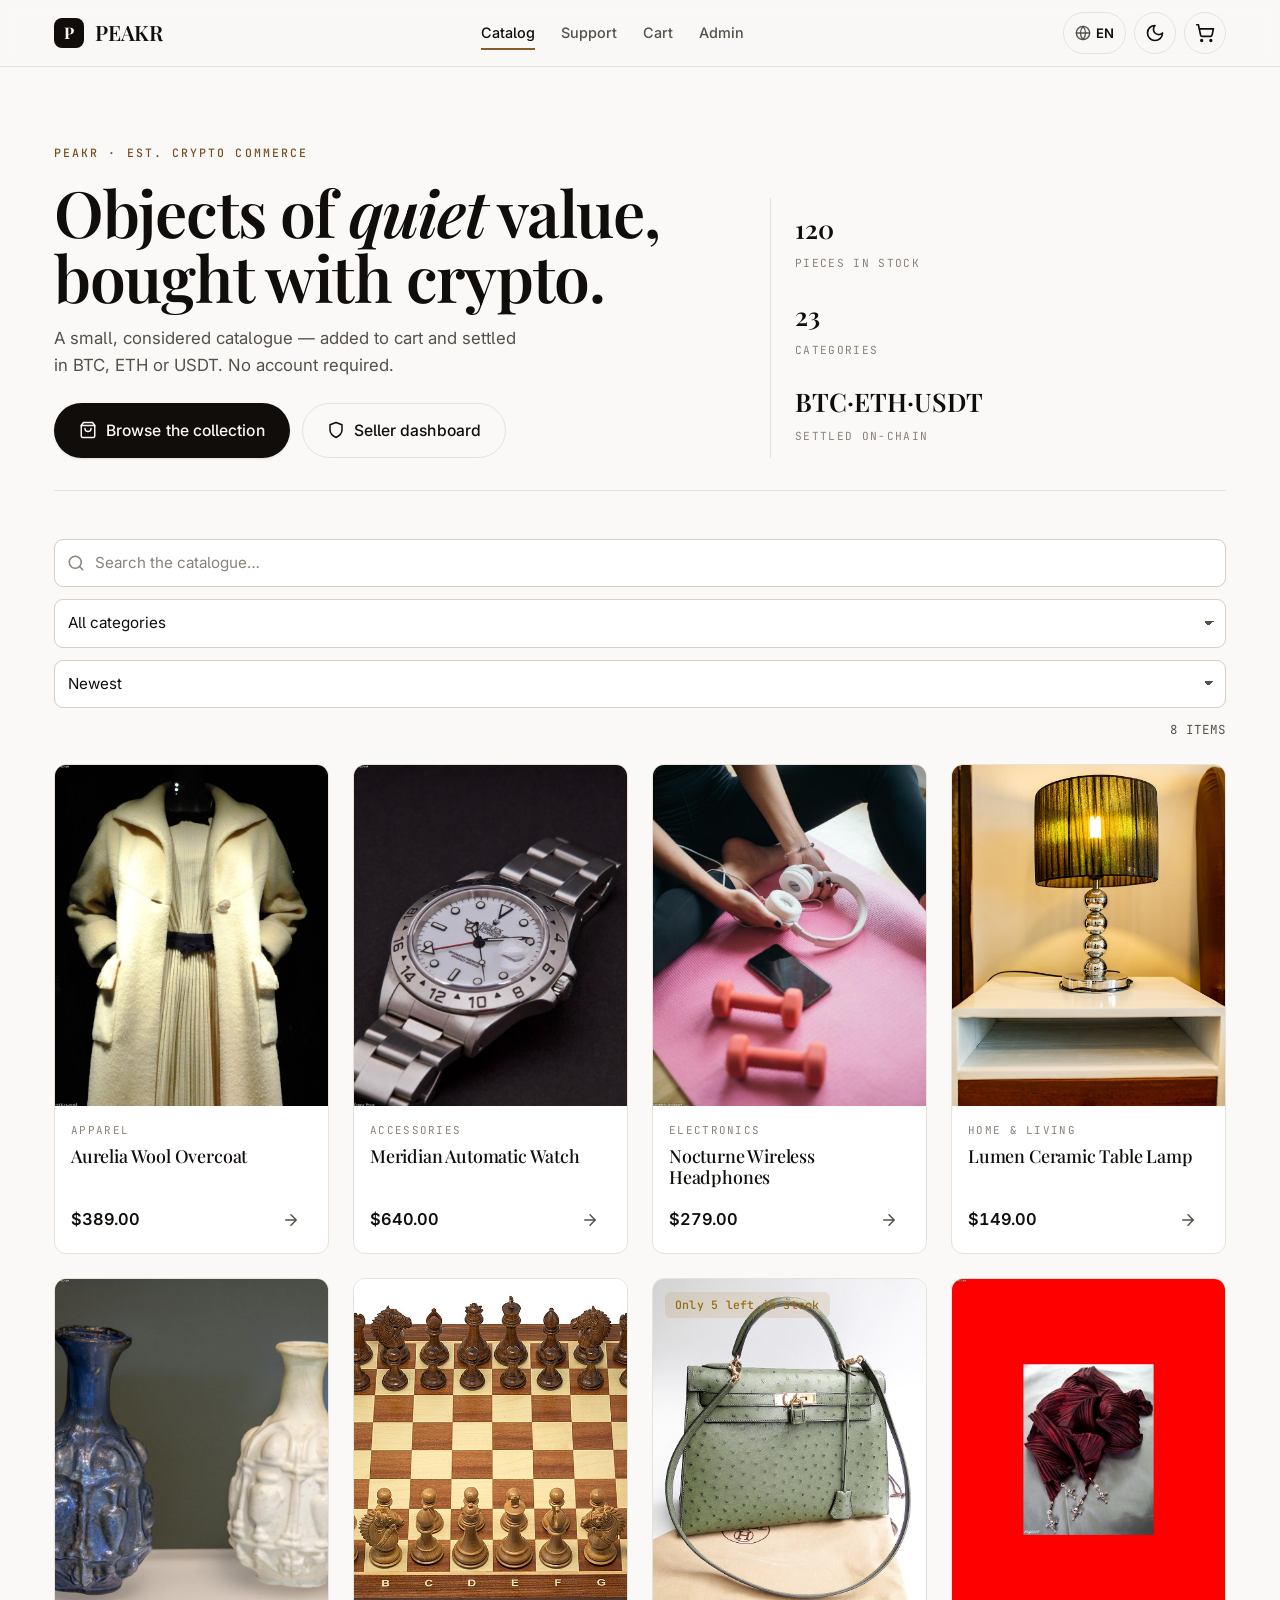
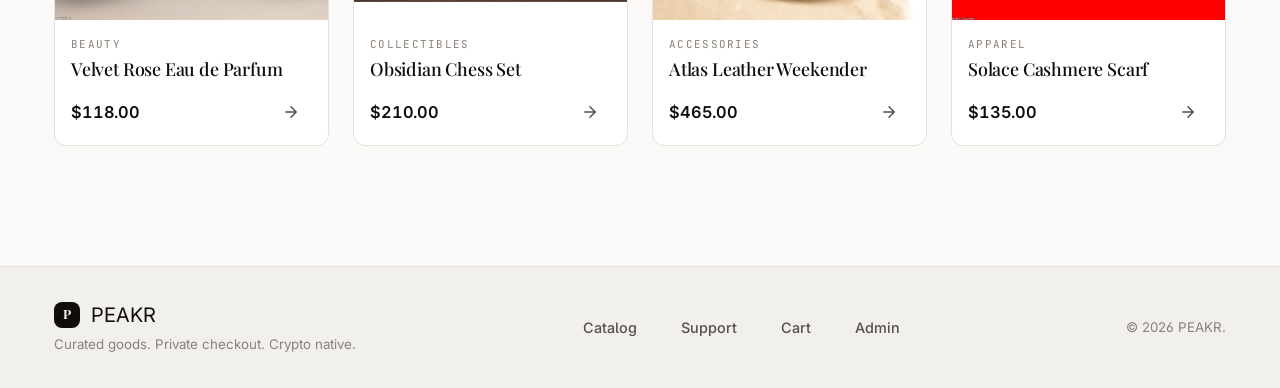
==== index.html @ 75286972 "PEAKR marketplace: catalog, cart, guest crypto checkout, support, admin, i18n (7 langs) Co-Authored-" ====
﻿<!doctype html>
<html lang="en">
<head>
  <meta charset="utf-8">
  <meta name="viewport" content="width=device-width, initial-scale=1">
  <meta name="theme-color" content="#faf9f7">
  <link rel="icon" href="data:image/svg+xml,<svg xmlns='http://www.w3.org/2000/svg' viewBox='0 0 32 32'><rect width='32' height='32' rx='7' fill='%23100d0b'/><text x='50%25' y='55%25' font-size='20' font-family='Georgia' font-weight='700' text-anchor='middle' dominant-baseline='central' fill='%23faf9f7'>P</text></svg>">
  <link rel="preconnect" href="https://fonts.googleapis.com">
  <link rel="preconnect" href="https://fonts.gstatic.com" crossorigin>
  <link rel="stylesheet" href="assets/css/styles.css">
  <title>PEAKR</title>
  <script>(function(){try{var s=localStorage.getItem('mkt_theme');var l=window.matchMedia('(prefers-color-scheme: light)').matches;document.documentElement.setAttribute('data-theme',s||(l?'light':'dark'));}catch(e){}})();</script>
</head>
<body data-page-title="Curated crypto marketplace">
  <main class="container" id="app"></main>
  <script type="module" src="assets/js/pages/catalog.js"></script>
</body>
</html>
---- assets/css/styles.css ----
/* ==========================================================================
   {{MARKETPLACE_NAME}} — Design System  ·  "Editorial Atelier"
   Light-first, high-contrast editorial commerce.
   Playfair Display + Inter + JetBrains Mono · restrained bronze accent.
   Redesign layer only — no app logic depends on this file.
   ========================================================================== */

@import url('https://fonts.googleapis.com/css2?family=Inter:wght@300;400;450;500;600;700&family=JetBrains+Mono:wght@400;500;600&family=Playfair+Display:ital,wght@0,400;0,500;0,600;0,700;0,800;1,400;1,500&display=swap');

/* ---------- Tokens : LIGHT (default) -------------------------------------- */
:root {
  --font-display: 'Playfair Display', Georgia, 'Times New Roman', serif;
  --font-body: 'Inter', system-ui, -apple-system, 'Segoe UI', Roboto, sans-serif;
  --font-mono: 'JetBrains Mono', ui-monospace, 'SF Mono', Menlo, monospace;

  /* surfaces / background layers */
  --bg: #faf9f7;
  --bg-sunken: #f2f0ec;
  --surface: #ffffff;
  --surface-2: #f5f3ef;
  --surface-3: #ece9e3;
  --border: #e6e2da;
  --border-strong: #d5cfc4;

  /* text */
  --fg: #100d0b;
  --fg-muted: #565049;
  --fg-subtle: #8a8178;

  /* brand */
  --accent: #8a5a2b;         /* bronze — fills, borders, marks */
  --accent-ink: #79501f;     /* bronze for TEXT on light (>=4.5:1) */
  --accent-weak: rgba(138, 90, 43, 0.10);
  --accent-line: rgba(138, 90, 43, 0.28);

  /* primary CTA = highest-contrast solid in the theme (ink on light) */
  --primary: #100d0b;
  --primary-fg: #faf9f7;
  --primary-hover: #2b2622;

  /* feedback */
  --success: #1f7a4d;  --success-weak: rgba(31,122,77,.10);
  --warning: #9a6a10;  --warning-weak: rgba(154,106,16,.12);
  --danger:  #b42318;  --danger-weak: rgba(180,35,24,.09);
  --info:    #35618e;

  /* form / focus */
  --ring: rgba(16, 13, 11, 0.42);

  /* elevation — soft, layered, never glassy */
  --shadow-xs: 0 1px 2px rgba(16,13,11,.05);
  --shadow-sm: 0 1px 3px rgba(16,13,11,.07), 0 1px 2px rgba(16,13,11,.04);
  --shadow-md: 0 8px 20px -8px rgba(16,13,11,.16), 0 2px 6px rgba(16,13,11,.05);
  --shadow-lg: 0 28px 60px -18px rgba(16,13,11,.28);
  --header-bg: rgba(250, 249, 247, 0.86);

  /* geometry */
  --r-pill: 999px;
  --r-card: 12px;
  --r-input: 9px;
  --r-sm: 8px;
  --r-xs: 6px;
  --maxw: 1220px;

  /* spacing scale (4px base) */
  --space-1: 4px; --space-2: 8px; --space-3: 12px; --space-4: 16px;
  --space-5: 24px; --space-6: 32px; --space-7: 48px; --space-8: 72px;

  --ease: cubic-bezier(.2,.7,.3,1);
  --ease-out: cubic-bezier(.16,1,.3,1);
  --dur: .2s;
  color-scheme: light;
}

/* ---------- Tokens : DARK ------------------------------------------------- */
:root[data-theme="dark"] {
  --bg: #0c0a09;
  --bg-sunken: #080706;
  --surface: #16130f;
  --surface-2: #201c17;
  --surface-3: #2a251f;
  --border: #2c2721;
  --border-strong: #403a31;

  --fg: #f7f4ef;
  --fg-muted: #a8a096;
  --fg-subtle: #746c62;

  --accent: #d2a972;
  --accent-ink: #e0bc8c;
  --accent-weak: rgba(210, 169, 114, 0.14);
  --accent-line: rgba(210, 169, 114, 0.32);

  --primary: #f7f4ef;        /* paper on dark = inverse CTA */
  --primary-fg: #100d0b;
  --primary-hover: #e7e1d7;

  --success: #4ade80; --success-weak: rgba(74,222,128,.14);
  --warning: #fbbf24; --warning-weak: rgba(251,191,36,.14);
  --danger:  #f97066; --danger-weak: rgba(249,112,102,.14);
  --info:    #7ba7d6;

  --ring: rgba(210, 169, 114, 0.55);
  --shadow-xs: 0 1px 2px rgba(0,0,0,.4);
  --shadow-sm: 0 1px 3px rgba(0,0,0,.5);
  --shadow-md: 0 10px 28px -10px rgba(0,0,0,.6);
  --shadow-lg: 0 30px 70px -20px rgba(0,0,0,.7);
  --header-bg: rgba(12, 10, 9, 0.82);
  color-scheme: dark;
}

/* ---------- Reset -------------------------------------------------------- */
*, *::before, *::after { box-sizing: border-box; }
* { margin: 0; }
html { -webkit-text-size-adjust: 100%; scroll-behavior: smooth; }
body {
  font-family: var(--font-body);
  background: var(--bg);
  color: var(--fg);
  font-size: 16px;
  line-height: 1.6;
  font-weight: 400;
  -webkit-font-smoothing: antialiased;
  text-rendering: optimizeLegibility;
  font-feature-settings: "cv05","ss01";
  min-height: 100vh;
  overflow-x: hidden;
}
img, svg, video { display: block; max-width: 100%; }
a { color: inherit; text-decoration: none; }
button, input, select, textarea { font: inherit; color: inherit; }
h1,h2,h3,h4 { font-family: var(--font-display); font-weight: 600; line-height: 1.08; letter-spacing: -.01em; color: var(--fg); }
strong, b { font-weight: 600; }
::selection { background: var(--accent); color: #fff; }
:focus-visible { outline: none; box-shadow: 0 0 0 2px var(--bg), 0 0 0 4px var(--ring); border-radius: var(--r-xs); }

/* ---------- Layout ------------------------------------------------------- */
.container { width: 100%; max-width: var(--maxw); margin-inline: auto; padding-inline: var(--space-5); }
.section { padding-block: var(--space-7); }
.stack > * + * { margin-top: var(--space-4); }
.muted { color: var(--fg-muted); }
.eyebrow {
  font-family: var(--font-mono); text-transform: uppercase; letter-spacing: .18em;
  font-size: .72rem; font-weight: 500; color: var(--accent-ink);
}
.hr { height: 1px; background: var(--border); border: 0; }

/* ---------- Header ------------------------------------------------------- */
.site-header {
  position: sticky; top: 0; z-index: 50;
  background: var(--header-bg);
  backdrop-filter: saturate(140%) blur(8px);
  -webkit-backdrop-filter: saturate(140%) blur(8px);
  border-bottom: 1px solid var(--border);
}
.site-header__inner { display: flex; align-items: center; gap: var(--space-5); height: 66px; }
.brand { display: flex; align-items: center; gap: 11px; white-space: nowrap; min-width: 0; overflow: hidden; }
.brand__mark {
  width: 30px; height: 30px; flex: 0 0 auto; display: grid; place-items: center; border-radius: var(--r-sm);
  background: var(--primary); color: var(--primary-fg);
  font-family: var(--font-display); font-weight: 700; font-size: 1rem;
}
.brand__name { font-family: var(--font-display); font-size: 1.32rem; font-weight: 600; letter-spacing: -.01em; overflow: hidden; text-overflow: ellipsis; }
.header-tools { flex: 0 0 auto; }
.site-nav { display: flex; align-items: center; gap: 2px; margin-left: auto; }
.navlink {
  position: relative; padding: 8px 12px; border-radius: var(--r-sm);
  color: var(--fg-muted); font-size: .9rem; font-weight: 500;
  transition: color var(--dur) var(--ease), background var(--dur) var(--ease);
}
.navlink::after {
  content: ""; position: absolute; left: 12px; right: 12px; bottom: 3px; height: 1.5px;
  background: var(--accent); transform: scaleX(0); transform-origin: left; transition: transform .25s var(--ease-out);
}
.navlink:hover { color: var(--fg); }
.navlink.is-active { color: var(--fg); }
.navlink.is-active::after { transform: scaleX(1); }

.icon-btn {
  position: relative; display: inline-grid; place-items: center;
  width: 42px; height: 42px; border-radius: var(--r-pill);
  background: transparent; border: 1px solid var(--border); color: var(--fg);
  cursor: pointer; transition: background var(--dur) var(--ease), border-color var(--dur) var(--ease), transform .08s var(--ease);
}
.icon-btn:hover { background: var(--surface-2); border-color: var(--border-strong); }
.icon-btn:active { transform: scale(.93); }
.cart-count {
  position: absolute; top: -5px; right: -5px; min-width: 19px; height: 19px; padding: 0 5px;
  display: grid; place-items: center; border-radius: var(--r-pill);
  background: var(--accent); color: #fff; font-family: var(--font-mono);
  font-size: .66rem; font-weight: 600; border: 2px solid var(--bg);
}
.cart-count[hidden] { display: none; }
.cart-count.bump { animation: bump .35s var(--ease); }
@keyframes bump { 0%{transform:scale(1)} 40%{transform:scale(1.3)} 100%{transform:scale(1)} }
.nav-toggle { display: none; }

/* language picker */
.lang-picker { display: inline-flex; align-items: center; gap: 5px; height: 42px; padding: 0 8px 0 11px; border: 1px solid var(--border); border-radius: var(--r-pill); color: var(--fg-muted); transition: border-color var(--dur) var(--ease); }
.lang-picker:hover { border-color: var(--border-strong); color: var(--fg); }
.lang-picker select { appearance: none; background: transparent; border: 0; color: var(--fg); font-size: .82rem; font-weight: 600; cursor: pointer; padding-right: 2px; }
.lang-picker select:focus { outline: none; }
.lang-picker option { color: #111; }

/* ---------- Buttons ----------------------------------------------------- */
.btn {
  --_bg: var(--surface); --_fg: var(--fg); --_bd: var(--border-strong);
  display: inline-flex; align-items: center; justify-content: center; gap: 9px;
  padding: 11px 18px; border-radius: var(--r-pill); border: 1px solid var(--_bd);
  background: var(--_bg); color: var(--_fg); cursor: pointer; font-weight: 500; font-size: .92rem;
  letter-spacing: .005em; white-space: nowrap;
  transition: transform .1s var(--ease), background var(--dur) var(--ease), color var(--dur) var(--ease), border-color var(--dur) var(--ease), box-shadow var(--dur) var(--ease), opacity var(--dur);
}
.btn:hover { border-color: var(--fg-subtle); }
.btn:active { transform: translateY(1px); }
.btn:disabled { opacity: .45; cursor: not-allowed; transform: none; }
.btn--primary {
  --_bg: var(--primary); --_fg: var(--primary-fg); --_bd: transparent;
  box-shadow: var(--shadow-sm);
}
.btn--primary:hover { --_bg: var(--primary-hover); border-color: transparent; box-shadow: var(--shadow-md); }
.btn--ghost { --_bg: transparent; --_bd: var(--border); }
.btn--ghost:hover { --_bg: var(--surface-2); }
.btn--danger { --_bg: var(--danger-weak); --_fg: var(--danger); --_bd: transparent; }
.btn--danger:hover { --_bg: var(--danger); --_fg: #fff; border-color: transparent; }
.btn--block { width: 100%; }
.btn--lg { padding: 14px 24px; font-size: .98rem; }
.btn--sm { padding: 8px 13px; font-size: .82rem; }

/* ---------- Badges / status -------------------------------------------- */
.badge {
  display: inline-flex; align-items: center; gap: 6px;
  padding: 3px 9px; border-radius: var(--r-xs); font-size: .72rem; font-weight: 500;
  font-family: var(--font-mono); letter-spacing: .02em;
  background: var(--surface-2); color: var(--fg-muted); border: 1px solid var(--border);
}
.badge--accent { background: var(--accent-weak); color: var(--accent-ink); border-color: var(--accent-line); }
.badge--stock { color: var(--success); background: var(--success-weak); border-color: transparent; }
.badge--low { color: var(--warning); background: var(--warning-weak); border-color: transparent; }
.badge--out { color: var(--danger); background: var(--danger-weak); border-color: transparent; }
.status-dot { width: 7px; height: 7px; border-radius: var(--r-pill); background: currentColor; box-shadow: 0 0 0 3px color-mix(in srgb, currentColor 20%, transparent); }
.status--pending { color: var(--warning); }
.status--paid, .status--processing { color: var(--accent-ink); }
.status--shipped { color: var(--info); }
.status--completed { color: var(--success); }
.status--cancelled { color: var(--danger); }

/* ---------- Alerts ------------------------------------------------------ */
.alert {
  display: flex; gap: 10px; align-items: flex-start;
  padding: 12px 14px; border-radius: var(--r-input); font-size: .88rem;
  background: var(--surface-2); border: 1px solid var(--border); color: var(--fg-muted);
}
.alert--info { background: var(--accent-weak); border-color: var(--accent-line); color: var(--fg); }

/* ---------- Catalog grid + cards --------------------------------------- */
.grid-products { display: grid; gap: var(--space-5); grid-template-columns: repeat(auto-fill, minmax(248px, 1fr)); }
.card {
  background: var(--surface); border: 1px solid var(--border); border-radius: var(--r-card);
  overflow: hidden; display: flex; flex-direction: column;
  transition: transform .3s var(--ease-out), box-shadow .3s var(--ease-out), border-color .3s var(--ease);
}
.card:hover { transform: translateY(-3px); box-shadow: var(--shadow-md); border-color: var(--border-strong); }
.card__media { position: relative; aspect-ratio: 4/5; overflow: hidden; background: var(--surface-2); display: block; }
.card__media img { width: 100%; height: 100%; object-fit: cover; transition: transform .6s var(--ease-out); }
.card:hover .card__media img { transform: scale(1.045); }
.card__quick { position: absolute; inset-inline: 12px; bottom: 12px; opacity: 0; transform: translateY(8px);
  transition: opacity .25s var(--ease), transform .25s var(--ease-out); }
.card:hover .card__quick, .card:focus-within .card__quick { opacity: 1; transform: translateY(0); }
.card__body { padding: var(--space-4); display: flex; flex-direction: column; gap: 5px; flex: 1; }
.card__cat { font-family: var(--font-mono); font-size: .68rem; color: var(--fg-subtle); text-transform: uppercase; letter-spacing: .12em; }
.card__title { font-family: var(--font-display); font-weight: 500; font-size: 1.12rem; line-height: 1.2; letter-spacing: -.01em; color: var(--fg); }
.card__foot { margin-top: auto; display: flex; align-items: center; justify-content: space-between; padding-top: 10px; }
.price { font-family: var(--font-body); font-size: 1.15rem; font-weight: 600; letter-spacing: -.01em; font-feature-settings: "tnum"; }
.price--sm { font-size: 1.02rem; }
.img-ph { width: 100%; height: 100%; display: grid; place-items: center; color: var(--fg-subtle);
  background: linear-gradient(135deg, var(--surface-2), var(--surface-3)); }

/* stagger reveal for grid children */
.grid-products .reveal:nth-child(1){transition-delay:.02s}.grid-products .reveal:nth-child(2){transition-delay:.06s}
.grid-products .reveal:nth-child(3){transition-delay:.10s}.grid-products .reveal:nth-child(4){transition-delay:.14s}
.grid-products .reveal:nth-child(5){transition-delay:.18s}.grid-products .reveal:nth-child(6){transition-delay:.22s}
.grid-products .reveal:nth-child(7){transition-delay:.26s}.grid-products .reveal:nth-child(8){transition-delay:.30s}

/* ---------- Hero (editorial, restrained) -------------------------------- */
.hero { position: relative; padding-block: var(--space-8) var(--space-6); border-bottom: 1px solid var(--border); margin-bottom: var(--space-7); }
.hero__grid { display: grid; grid-template-columns: 1.5fr 1fr; gap: var(--space-6); align-items: end; }
.hero h1 { font-size: clamp(2.4rem, 5.5vw, 4rem); font-weight: 600; letter-spacing: -.02em; line-height: 1.02; }
.hero h1 .gold { font-style: italic; font-weight: 500; color: var(--accent-ink); }
.hero p { color: var(--fg-muted); font-size: 1.05rem; max-width: 42ch; }
.hero__actions { display: flex; gap: var(--space-3); flex-wrap: wrap; margin-top: var(--space-5); }
.hero__aside { border-left: 1px solid var(--border); padding-left: var(--space-5); }
.hero__stat { padding-block: 10px; }
.hero__stat b { font-family: var(--font-display); font-size: 1.6rem; font-weight: 600; display: block; }
.hero__stat span { font-family: var(--font-mono); font-size: .7rem; text-transform: uppercase; letter-spacing: .12em; color: var(--fg-subtle); }

/* ---------- Toolbar / filters ------------------------------------------ */
.toolbar { display: flex; gap: var(--space-3); flex-wrap: wrap; align-items: center; margin-bottom: var(--space-5); }
.field { position: relative; }
.input, .select, .textarea {
  width: 100%; padding: 11px 13px; background: var(--surface); color: var(--fg);
  border: 1px solid var(--border-strong); border-radius: var(--r-input);
  font-size: .95rem; transition: border-color var(--dur) var(--ease), box-shadow var(--dur) var(--ease), background var(--dur);
}
.input::placeholder, .textarea::placeholder { color: var(--fg-subtle); }
.input:hover, .select:hover, .textarea:hover { border-color: var(--fg-subtle); }
.input:focus, .select:focus, .textarea:focus { outline: none; border-color: var(--accent); box-shadow: 0 0 0 3px var(--accent-weak); }
.textarea { min-height: 104px; resize: vertical; line-height: 1.55; }
.select { appearance: none; cursor: pointer; padding-right: 34px;
  background-image: linear-gradient(45deg, transparent 50%, var(--fg-muted) 50%), linear-gradient(135deg, var(--fg-muted) 50%, transparent 50%);
  background-position: right 16px center, right 11px center; background-size: 5px 5px, 5px 5px; background-repeat: no-repeat; }
.search { min-width: 220px; flex: 1; }
.search .input { padding-left: 40px; }
.search > svg { position: absolute; left: 13px; top: 50%; transform: translateY(-50%); color: var(--fg-subtle); pointer-events: none; }

/* ---------- Forms ------------------------------------------------------- */
.form-grid { display: grid; gap: var(--space-4); }
.form-row { display: grid; gap: var(--space-4); grid-template-columns: 1fr 1fr; }
.contacts-grid { display: grid; gap: var(--space-3) var(--space-4); grid-template-columns: 1fr 1fr; }
@media (max-width: 640px) { .contacts-grid { grid-template-columns: 1fr; } }
.label { display: block; font-size: .8rem; font-weight: 500; margin-bottom: 7px; color: var(--fg); letter-spacing: .01em; }
.label .req { color: var(--danger); }
.hint { font-size: .78rem; color: var(--fg-subtle); margin-top: 6px; }
.error-text { font-size: .78rem; color: var(--danger); margin-top: 6px; min-height: 1em; }
.field--invalid .input, .field--invalid .select, .field--invalid .textarea { border-color: var(--danger); box-shadow: 0 0 0 3px var(--danger-weak); }

/* ---------- Product detail --------------------------------------------- */
.pdp { display: grid; grid-template-columns: 1.05fr 1fr; gap: var(--space-7); align-items: start; }
.gallery__main { aspect-ratio: 1/1; border-radius: var(--r-card); overflow: hidden; background: var(--surface-2); border: 1px solid var(--border); }
.gallery__main img { width: 100%; height: 100%; object-fit: cover; animation: fade .35s var(--ease); }
.gallery__thumbs { display: flex; gap: 10px; margin-top: 12px; flex-wrap: wrap; }
.gallery__thumb { width: 66px; height: 66px; border-radius: var(--r-sm); overflow: hidden; border: 1px solid var(--border); outline: 2px solid transparent; outline-offset: 1px; cursor: pointer; background: var(--surface-2); transition: outline-color var(--dur) var(--ease); }
.gallery__thumb.is-active { outline-color: var(--accent); }
.gallery__thumb img { width: 100%; height: 100%; object-fit: cover; }
.pdp__title { font-size: clamp(2rem, 4vw, 2.9rem); font-weight: 600; letter-spacing: -.02em; }
.qty { display: inline-flex; align-items: center; border: 1px solid var(--border-strong); border-radius: var(--r-pill); overflow: hidden; background: var(--surface); }
.qty button { width: 42px; height: 46px; background: transparent; border: 0; cursor: pointer; font-size: 1.15rem; color: var(--fg); transition: background .15s; }
.qty button:hover { background: var(--surface-2); }
.qty input { width: 46px; height: 46px; text-align: center; border: 0; background: transparent; font-variant-numeric: tabular-nums; }
.qty input::-webkit-outer-spin-button, .qty input::-webkit-inner-spin-button { -webkit-appearance: none; }

/* ---------- Cart -------------------------------------------------------- */
.cart-layout { display: grid; grid-template-columns: 1fr 360px; gap: var(--space-6); align-items: start; }
.cart-item { display: grid; grid-template-columns: 92px 1fr auto; gap: var(--space-4); align-items: center;
  padding: var(--space-4); border: 1px solid var(--border); border-radius: var(--r-card); background: var(--surface); transition: border-color var(--dur) var(--ease); }
.cart-item:hover { border-color: var(--border-strong); }
.cart-item__img { width: 92px; height: 92px; border-radius: var(--r-sm); overflow: hidden; background: var(--surface-2); }
.cart-item__img img { width: 100%; height: 100%; object-fit: cover; }
.summary { position: sticky; top: 84px; border: 1px solid var(--border); border-radius: var(--r-card); background: var(--surface); padding: var(--space-5); box-shadow: var(--shadow-xs); }
.summary__row { display: flex; justify-content: space-between; padding: 7px 0; color: var(--fg-muted); font-size: .92rem; }
.summary__total { display: flex; justify-content: space-between; align-items: baseline; padding-top: var(--space-4); margin-top: var(--space-3); border-top: 1px solid var(--border); }
.summary__total b { font-family: var(--font-display); font-size: 1.7rem; font-weight: 600; font-feature-settings: "tnum"; }

/* ---------- Checkout / payment ----------------------------------------- */
.checkout-layout { display: grid; grid-template-columns: 1fr 380px; gap: var(--space-6); align-items: start; }
.panel { border: 1px solid var(--border); border-radius: var(--r-card); background: var(--surface); padding: var(--space-5); box-shadow: var(--shadow-xs); }
.panel + .panel { margin-top: var(--space-5); }
.panel__title { font-family: var(--font-body); font-weight: 600; font-size: .98rem; margin-bottom: var(--space-4); display: flex; align-items: center; gap: 10px; letter-spacing: -.005em; }
.step-num { width: 25px; height: 25px; border-radius: var(--r-pill); background: var(--primary); color: var(--primary-fg); display: grid; place-items: center; font-family: var(--font-mono); font-size: .78rem; font-weight: 600; }
.coin-grid { display: grid; grid-template-columns: repeat(3, 1fr); gap: var(--space-3); }
.coin { position: relative; border: 1px solid var(--border-strong); border-radius: var(--r-input); padding: 13px; cursor: pointer;
  display: flex; flex-direction: column; gap: 3px; text-align: left; background: var(--surface);
  transition: border-color var(--dur) var(--ease), background var(--dur) var(--ease), transform .1s; }
.coin:hover { border-color: var(--fg-subtle); }
.coin.is-selected { border-color: var(--accent); background: var(--accent-weak); box-shadow: 0 0 0 1px var(--accent); }
.coin.is-selected::after { content: "✓"; position: absolute; top: 9px; right: 11px; color: var(--accent-ink); font-weight: 700; font-size: .85rem; }
.coin__sym { font-weight: 700; font-size: 1.02rem; }
.coin__net { font-family: var(--font-mono); font-size: .66rem; color: var(--fg-subtle); letter-spacing: .02em; }
.pay-box { margin-top: var(--space-5); border-top: 1px dashed var(--border-strong); padding-top: var(--space-5); display: none; }
.pay-box.is-open { display: block; animation: fade .3s var(--ease); }
.pay-grid { display: grid; grid-template-columns: auto 1fr; gap: var(--space-5); align-items: center; }
.qr-frame { width: 164px; height: 164px; padding: 10px; background: #fff; border-radius: var(--r-input); box-shadow: var(--shadow-sm); border: 1px solid var(--border); }
.qr-frame svg, .qr-frame img { width: 100%; height: 100%; }
.addr { display: flex; align-items: center; gap: 8px; background: var(--surface-2); border: 1px solid var(--border); border-radius: var(--r-input); padding: 10px 12px; word-break: break-all; font-family: var(--font-mono); font-size: .8rem; }

/* ---------- Support channels ------------------------------------------- */
.channel { display: flex; align-items: center; gap: 12px; padding: 12px 14px; border: 1px solid var(--border); border-radius: var(--r-input); background: var(--surface); transition: border-color var(--dur) var(--ease), background var(--dur) var(--ease), transform var(--dur) var(--ease); }
.channel:hover { border-color: var(--border-strong); background: var(--surface-2); transform: translateX(2px); }
.channel__ic { width: 38px; height: 38px; flex: 0 0 auto; display: grid; place-items: center; border-radius: var(--r-sm); background: var(--accent-weak); color: var(--accent-ink); }
.channel__body { display: flex; flex-direction: column; flex: 1; min-width: 0; }
.channel__name { font-weight: 600; font-size: .92rem; }
.channel__val { font-size: .82rem; color: var(--fg-muted); font-family: var(--font-mono); word-break: break-all; }
.channel > svg:last-child { color: var(--fg-subtle); flex: 0 0 auto; }

/* ---------- Order confirmation ----------------------------------------- */
.confirm-hero { text-align: center; padding-block: var(--space-6); }
.confirm-check { width: 72px; height: 72px; border-radius: var(--r-pill); display: grid; place-items: center; margin: 0 auto var(--space-4); background: var(--success-weak); color: var(--success); animation: pop .5s var(--ease-out); }
.kv { display: grid; grid-template-columns: 150px 1fr; gap: 9px 16px; }
.kv dt { color: var(--fg-muted); font-size: .86rem; }
.kv dd { word-break: break-word; }

/* ---------- Admin ------------------------------------------------------- */
.tabs { display: inline-flex; gap: 3px; background: var(--surface-2); padding: 4px; border-radius: var(--r-pill); border: 1px solid var(--border); }
.tab { padding: 8px 17px; border-radius: var(--r-pill); cursor: pointer; font-weight: 500; font-size: .87rem; color: var(--fg-muted); background: transparent; border: 0; transition: all var(--dur) var(--ease); }
.tab.is-active { background: var(--surface); color: var(--fg); box-shadow: var(--shadow-sm); }
.table-wrap { overflow-x: auto; border: 1px solid var(--border); border-radius: var(--r-card); background: var(--surface); -webkit-overflow-scrolling: touch; }
table.data { width: 100%; border-collapse: collapse; font-size: .87rem; min-width: 680px; }
table.data th, table.data td { text-align: left; padding: 13px 16px; border-bottom: 1px solid var(--border); vertical-align: middle; }
table.data th { font-family: var(--font-mono); font-size: .68rem; text-transform: uppercase; letter-spacing: .08em; color: var(--fg-subtle); font-weight: 500; background: var(--surface-2); position: sticky; top: 0; }
table.data tr:last-child td { border-bottom: 0; }
table.data tbody tr { transition: background var(--dur) var(--ease); }
table.data tbody tr:hover td { background: var(--surface-2); }
.thumb-xs { width: 44px; height: 44px; border-radius: var(--r-sm); object-fit: cover; background: var(--surface-2); border: 1px solid var(--border); }
.row-actions { display: flex; gap: 6px; }
.uploader { border: 1.5px dashed var(--border-strong); border-radius: var(--r-input); padding: var(--space-5); text-align: center; cursor: pointer; color: var(--fg-muted); transition: border-color var(--dur), background var(--dur), color var(--dur); }
.uploader:hover { border-color: var(--accent); color: var(--fg); }
.uploader.is-drag { border-color: var(--accent); background: var(--accent-weak); color: var(--fg); }
.thumbs { display: flex; flex-wrap: wrap; gap: 10px; margin-top: var(--space-4); }
.thumb { position: relative; width: 82px; height: 82px; border-radius: var(--r-sm); overflow: hidden; border: 1px solid var(--border); background: var(--surface-2); cursor: grab; }
.thumb.dragging { opacity: .4; }
.thumb img { width: 100%; height: 100%; object-fit: cover; }
.thumb__del { position: absolute; top: 3px; right: 3px; width: 22px; height: 22px; border-radius: var(--r-pill); border: 0; background: rgba(0,0,0,.66); color: #fff; cursor: pointer; display: grid; place-items: center; font-size: 12px; }
.thumb__main { position: absolute; bottom: 0; inset-inline: 0; background: var(--accent); color: #fff; font-family: var(--font-mono); font-size: .56rem; font-weight: 600; letter-spacing: .08em; text-align: center; padding: 2px; }

/* ---------- Modal ------------------------------------------------------- */
.modal-backdrop { position: fixed; inset: 0; background: rgba(10,8,6,.5); backdrop-filter: blur(3px); z-index: 100; display: grid; place-items: start center; padding: var(--space-6) var(--space-4); overflow-y: auto; animation: fade .2s var(--ease); }
.modal { width: 100%; max-width: 620px; background: var(--bg); border: 1px solid var(--border-strong); border-radius: var(--r-card); box-shadow: var(--shadow-lg); animation: pop .25s var(--ease-out); }
.modal__head { display: flex; align-items: center; justify-content: space-between; padding: var(--space-5); border-bottom: 1px solid var(--border); }
.modal__body { padding: var(--space-5); }
.modal__foot { padding: var(--space-5); border-top: 1px solid var(--border); display: flex; gap: var(--space-3); justify-content: flex-end; }

/* ---------- Toasts ------------------------------------------------------ */
.toast-wrap { position: fixed; bottom: 24px; left: 50%; transform: translateX(-50%); z-index: 200; display: flex; flex-direction: column; gap: 10px; align-items: center; pointer-events: none; }
.toast { pointer-events: auto; display: flex; align-items: center; gap: 10px; padding: 11px 17px; border-radius: var(--r-pill); background: var(--fg); color: var(--bg); box-shadow: var(--shadow-md); font-size: .88rem; font-weight: 500; animation: toastIn .3s var(--ease-out); }
.toast__dot { width: 7px; height: 7px; border-radius: var(--r-pill); background: currentColor; }
.toast--ok .toast__dot { background: var(--success); }
.toast--err .toast__dot { background: var(--danger); }
.toast.hide { animation: toastOut .25s var(--ease) forwards; }

/* ---------- Empty state ------------------------------------------------- */
.empty { text-align: center; padding: var(--space-8) var(--space-4); color: var(--fg-muted); }
.empty svg { color: var(--fg-subtle); margin: 0 auto var(--space-4); }
.empty h3 { font-family: var(--font-display); font-weight: 600; font-size: 1.4rem; color: var(--fg); margin-bottom: 6px; }

/* ---------- Skeleton (loading state) ------------------------------------ */
.sk { position: relative; overflow: hidden; background: var(--surface-2); border-radius: var(--r-xs); }
.sk::after { content: ""; position: absolute; inset: 0; transform: translateX(-100%);
  background: linear-gradient(90deg, transparent, color-mix(in srgb, var(--fg) 7%, transparent), transparent);
  animation: shimmer 1.3s infinite; }
.sk-card { border: 1px solid var(--border); border-radius: var(--r-card); overflow: hidden; background: var(--surface); }
.sk-card .sk-media { aspect-ratio: 4/5; border-radius: 0; }
.sk-line { height: 12px; margin: 10px var(--space-4); }
.sk-line.sh { width: 45%; } .sk-line.lg { height: 18px; width: 70%; }
@keyframes shimmer { to { transform: translateX(100%); } }

/* ---------- Footer ------------------------------------------------------ */
.site-footer { border-top: 1px solid var(--border); margin-top: var(--space-8); background: var(--bg-sunken); }
.site-footer__inner { display: flex; flex-wrap: wrap; gap: var(--space-5); justify-content: space-between; align-items: center; padding-block: var(--space-6); }
.site-footer small { color: var(--fg-subtle); }

/* ---------- Animations -------------------------------------------------- */
@keyframes fade { from { opacity: 0 } to { opacity: 1 } }
@keyframes pop { from { opacity: 0; transform: scale(.94) } to { opacity: 1; transform: scale(1) } }
@keyframes toastIn { from { opacity: 0; transform: translateY(14px) } to { opacity: 1; transform: translateY(0) } }
@keyframes toastOut { to { opacity: 0; transform: translateY(14px) } }
.reveal { opacity: 0; transform: translateY(14px); }
.reveal.in { opacity: 1; transform: none; transition: opacity .5s var(--ease-out), transform .5s var(--ease-out); }

/* ---------- Responsive -------------------------------------------------- */
@media (max-width: 960px) {
  .hero__grid { grid-template-columns: 1fr; gap: var(--space-5); align-items: start; }
  .hero__aside { border-left: 0; border-top: 1px solid var(--border); padding-left: 0; padding-top: var(--space-4); display: flex; flex-wrap: wrap; gap: var(--space-4) var(--space-6); }
  .hero__aside .hero__stat b { font-size: 1.4rem; }
}
@media (max-width: 560px) {
  .hero__aside { flex-direction: column; gap: var(--space-3); }
  .hero__aside .hero__stat b { font-size: 1.3rem; }
}
@media (max-width: 900px) {
  .pdp, .cart-layout, .checkout-layout { grid-template-columns: 1fr; }
  .summary { position: static; }
  .form-row { grid-template-columns: 1fr; }
  .kv { grid-template-columns: 1fr; gap: 2px 0; }
  .kv dt { margin-top: 8px; }
}
@media (max-width: 720px) {
  .site-nav {
    position: fixed; inset: 66px 0 auto 0; flex-direction: column; align-items: stretch; gap: 2px;
    background: var(--bg); border-bottom: 1px solid var(--border); box-shadow: var(--shadow-md);
    padding: var(--space-3) var(--space-5) var(--space-5); margin-left: 0;
    transform: translateY(-10px); opacity: 0; pointer-events: none;
    transition: opacity var(--dur) var(--ease), transform var(--dur) var(--ease);
  }
  .site-nav.is-open { opacity: 1; transform: none; pointer-events: auto; }
  .navlink { padding: 13px 14px; }
  .navlink::after { display: none; }
  .nav-toggle { display: inline-grid; }
  .brand__name { font-size: 1.12rem; }
  .site-header__inner { gap: var(--space-3); }
  .coin-grid { grid-template-columns: 1fr; }
  .cart-item { grid-template-columns: 72px 1fr; }
  .cart-item__ctrl { grid-column: 1 / -1; flex-direction: row !important; justify-content: space-between; }
  .pay-grid { grid-template-columns: 1fr; justify-items: center; text-align: center; }
  .container { padding-inline: var(--space-4); }
}
@media (max-width: 420px) {
  .grid-products { grid-template-columns: 1fr 1fr; gap: var(--space-3); }
  .card__body { padding: var(--space-3); }
  .card__title { font-size: 1rem; }
}

@media (prefers-reduced-motion: reduce) {
  *, *::before, *::after { animation-duration: .001ms !important; animation-iteration-count: 1 !important; transition-duration: .001ms !important; scroll-behavior: auto !important; }
  .reveal { opacity: 1; transform: none; }
  .sk::after { animation: none; }
}
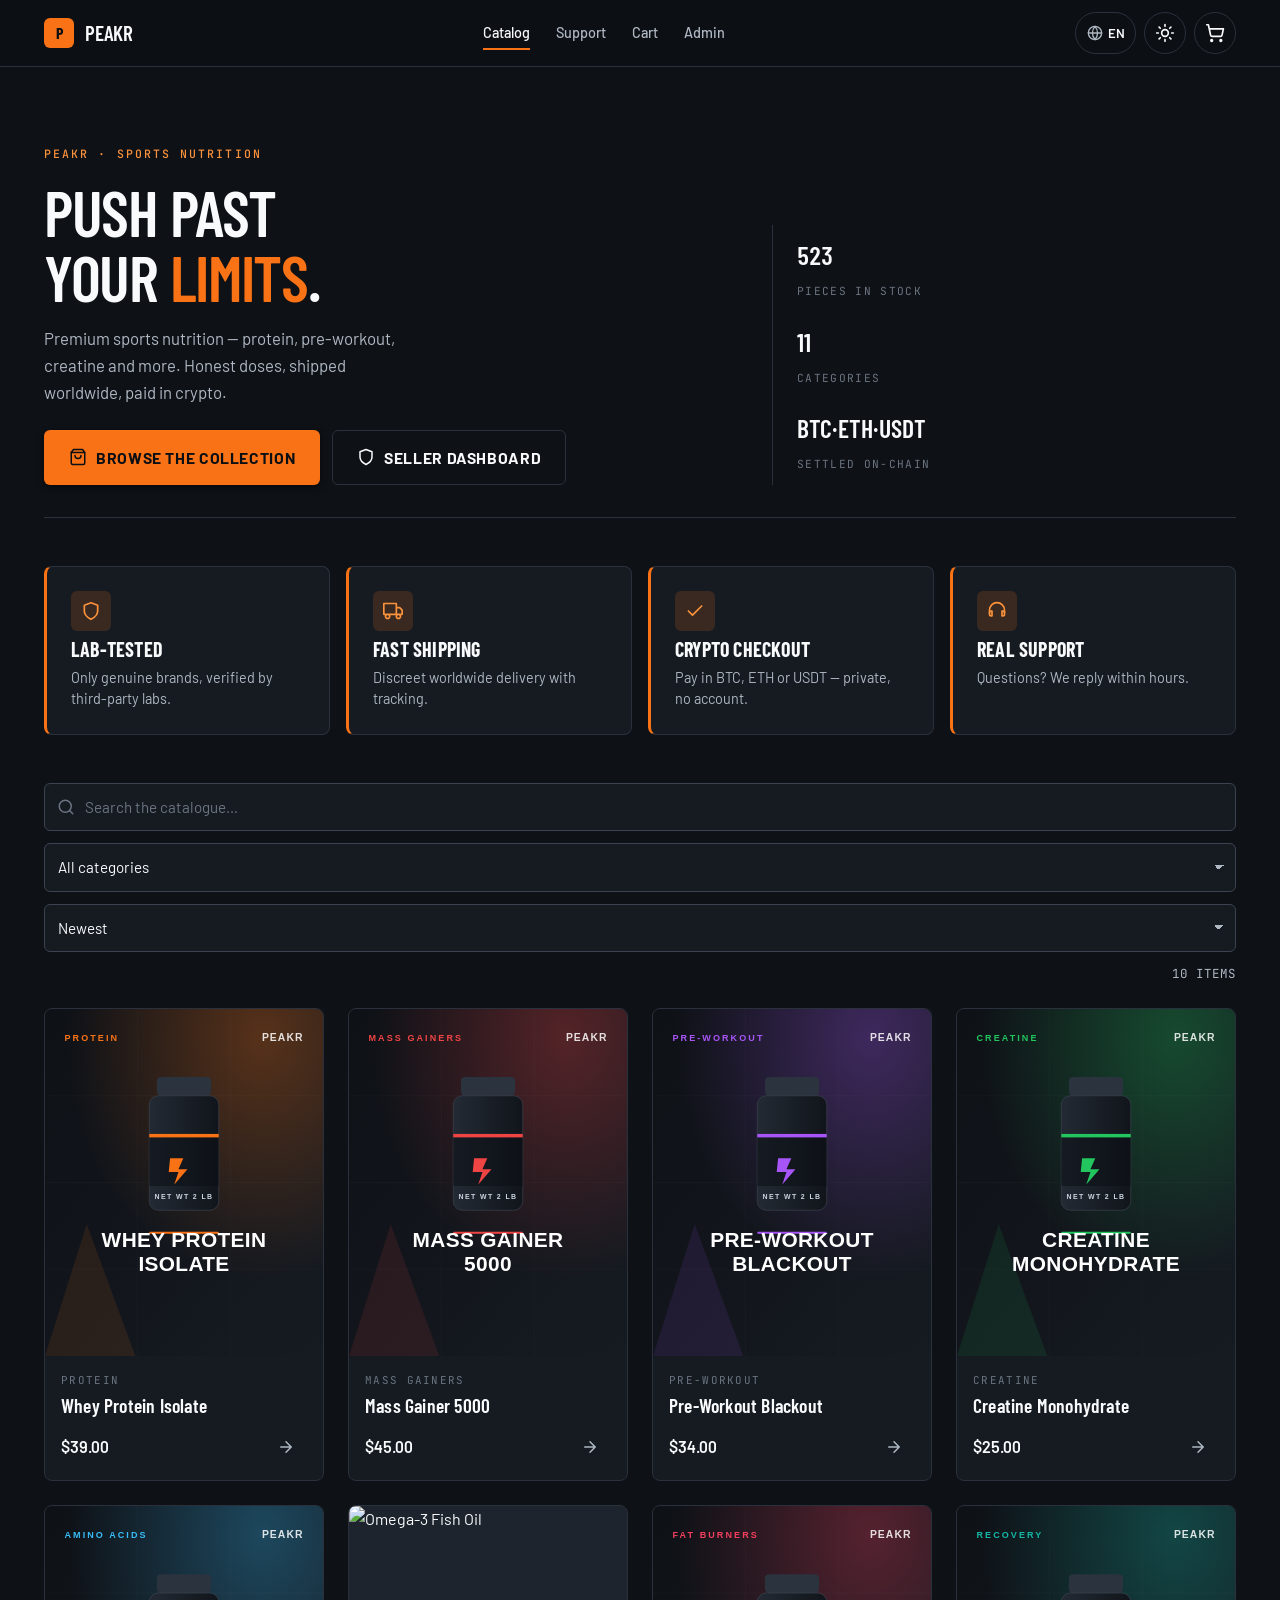
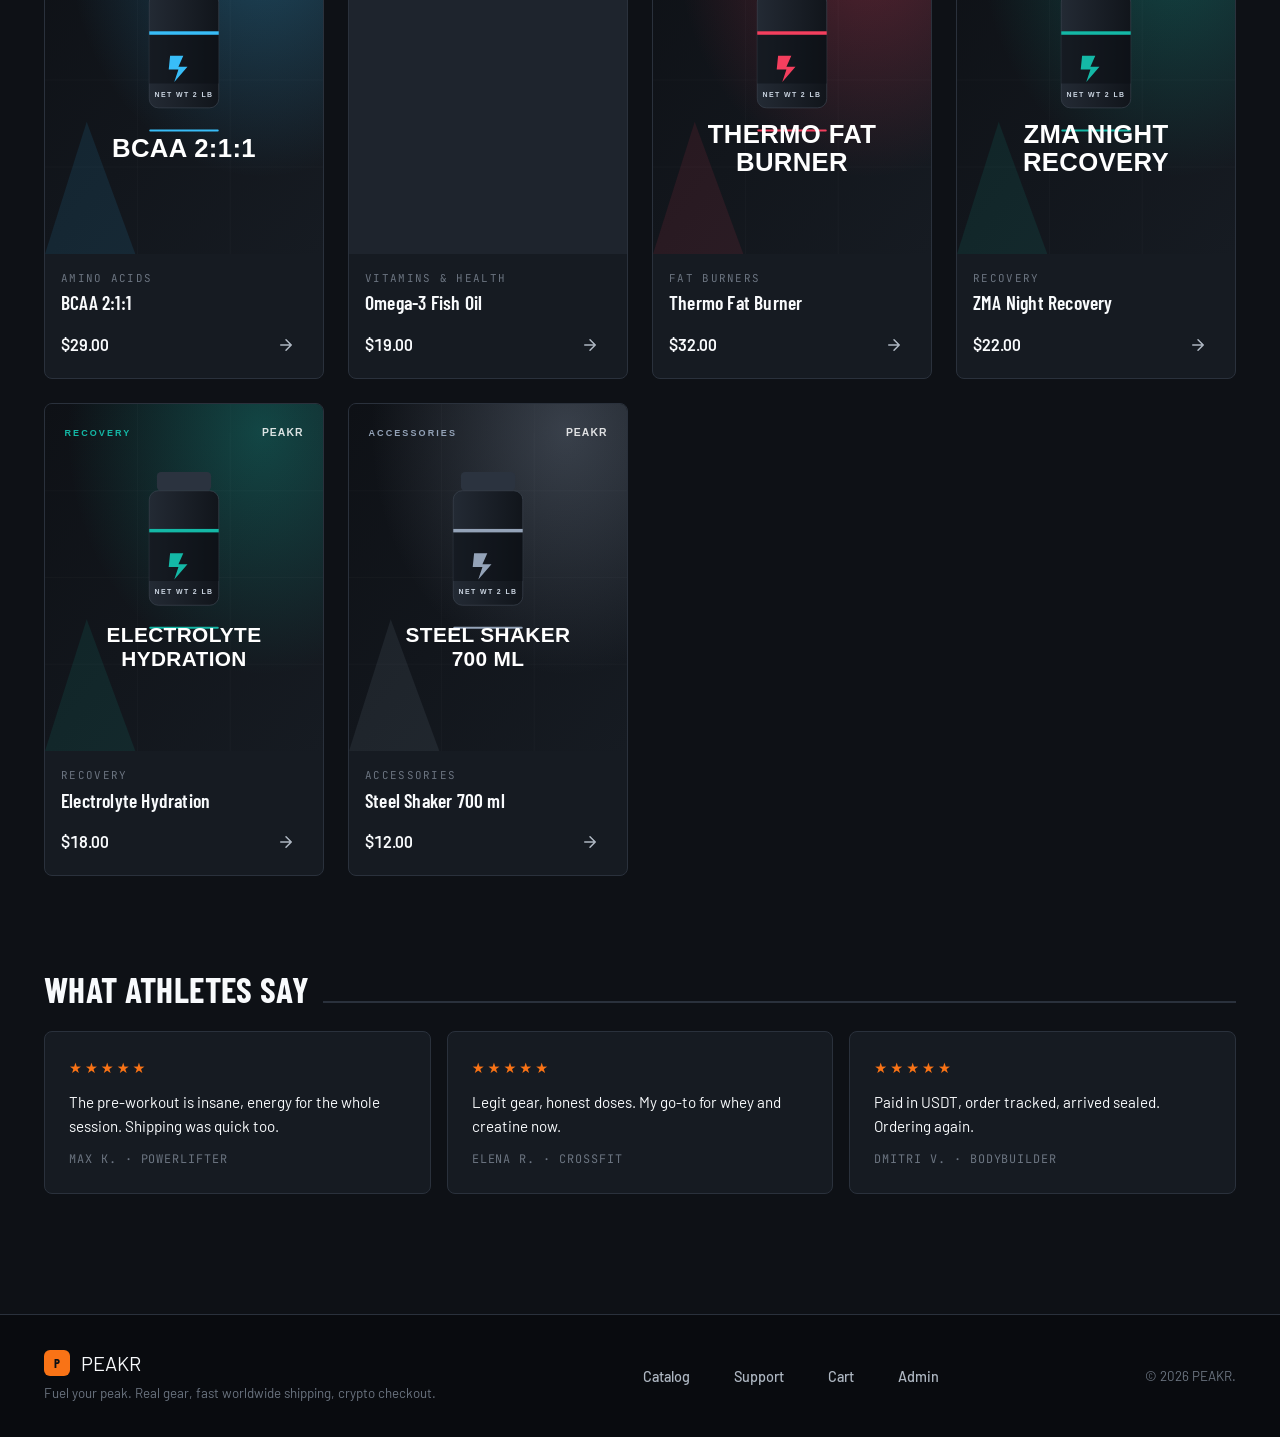
==== commit 64283ca4: "Rebrand to PEAKR sports-nutrition store: bold Sport Bold theme (Barlow, orange/dark), supplement cat" ====
--- a/index.html
+++ b/index.html
@@ -3,13 +3,13 @@
 <head>
   <meta charset="utf-8">
   <meta name="viewport" content="width=device-width, initial-scale=1">
-  <meta name="theme-color" content="#faf9f7">
+  <meta name="theme-color" content="#0e1116">
   <link rel="icon" href="data:image/svg+xml,<svg xmlns='http://www.w3.org/2000/svg' viewBox='0 0 32 32'><rect width='32' height='32' rx='7' fill='%23100d0b'/><text x='50%25' y='55%25' font-size='20' font-family='Georgia' font-weight='700' text-anchor='middle' dominant-baseline='central' fill='%23faf9f7'>P</text></svg>">
   <link rel="preconnect" href="https://fonts.googleapis.com">
   <link rel="preconnect" href="https://fonts.gstatic.com" crossorigin>
   <link rel="stylesheet" href="assets/css/styles.css">
   <title>PEAKR</title>
-  <script>(function(){try{var s=localStorage.getItem('mkt_theme');var l=window.matchMedia('(prefers-color-scheme: light)').matches;document.documentElement.setAttribute('data-theme',s||(l?'light':'dark'));}catch(e){}})();</script>
+  <script>(function(){try{var s=localStorage.getItem('mkt_theme');var l=window.matchMedia('(prefers-color-scheme: light)').matches;document.documentElement.setAttribute('data-theme',s||'dark');}catch(e){}})();</script>
 </head>
 <body data-page-title="Curated crypto marketplace">
   <main class="container" id="app"></main>
--- a/assets/css/styles.css
+++ b/assets/css/styles.css
@@ -1,113 +1,106 @@
 /* ==========================================================================
-   {{MARKETPLACE_NAME}} — Design System  ·  "Editorial Atelier"
-   Light-first, high-contrast editorial commerce.
-   Playfair Display + Inter + JetBrains Mono · restrained bronze accent.
+   PEAKR — Design System  ·  "Sport Bold"
+   Dark-first, aggressive sports-nutrition energy.
+   Barlow Condensed + Barlow + JetBrains Mono · energy orange + green.
    Redesign layer only — no app logic depends on this file.
    ========================================================================== */
 
-@import url('https://fonts.googleapis.com/css2?family=Inter:wght@300;400;450;500;600;700&family=JetBrains+Mono:wght@400;500;600&family=Playfair+Display:ital,wght@0,400;0,500;0,600;0,700;0,800;1,400;1,500&display=swap');
-
-/* ---------- Tokens : LIGHT (default) -------------------------------------- */
+@import url('https://fonts.googleapis.com/css2?family=Barlow+Condensed:wght@500;600;700;800&family=Barlow:wght@400;500;600;700&family=JetBrains+Mono:wght@500;600;700&display=swap');
+
+/* ---------- Tokens : LIGHT ------------------------------------------------ */
+:root[data-theme="light"] {
+  --bg: #f4f5f7;
+  --bg-sunken: #e9ecf1;
+  --surface: #ffffff;
+  --surface-2: #eef1f5;
+  --surface-3: #e2e7ee;
+  --border: #dde2e9;
+  --border-strong: #c6cdd7;
+
+  --fg: #0f172a;
+  --fg-muted: #47536a;
+  --fg-subtle: #8592a6;
+
+  --accent: #ea580c;          /* energy orange (darker for light contrast) */
+  --accent-ink: #c2410c;
+  --accent-weak: rgba(234, 88, 12, 0.10);
+  --accent-line: rgba(234, 88, 12, 0.30);
+
+  --primary: #f97316;         /* orange CTA */
+  --primary-fg: #10151f;
+  --primary-hover: #ea580c;
+
+  --success: #16a34a;  --success-weak: rgba(22,163,74,.12);
+  --warning: #b45309;  --warning-weak: rgba(180,83,9,.12);
+  --danger:  #dc2626;  --danger-weak: rgba(220,38,38,.10);
+  --info:    #2563eb;
+
+  --ring: rgba(249, 115, 22, 0.55);
+  --shadow-xs: 0 1px 2px rgba(15,23,42,.06);
+  --shadow-sm: 0 1px 3px rgba(15,23,42,.09);
+  --shadow-md: 0 10px 26px -10px rgba(15,23,42,.20);
+  --shadow-lg: 0 28px 60px -18px rgba(15,23,42,.28);
+  --header-bg: rgba(244, 245, 247, 0.88);
+  color-scheme: light;
+}
+
+/* ---------- Tokens : DARK (default — sport) ------------------------------- */
 :root {
-  --font-display: 'Playfair Display', Georgia, 'Times New Roman', serif;
-  --font-body: 'Inter', system-ui, -apple-system, 'Segoe UI', Roboto, sans-serif;
+  --font-display: 'Barlow Condensed', 'Arial Narrow', system-ui, sans-serif;
+  --font-body: 'Barlow', system-ui, -apple-system, 'Segoe UI', Roboto, sans-serif;
   --font-mono: 'JetBrains Mono', ui-monospace, 'SF Mono', Menlo, monospace;
 
-  /* surfaces / background layers */
-  --bg: #faf9f7;
-  --bg-sunken: #f2f0ec;
-  --surface: #ffffff;
-  --surface-2: #f5f3ef;
-  --surface-3: #ece9e3;
-  --border: #e6e2da;
-  --border-strong: #d5cfc4;
-
-  /* text */
-  --fg: #100d0b;
-  --fg-muted: #565049;
-  --fg-subtle: #8a8178;
-
-  /* brand */
-  --accent: #8a5a2b;         /* bronze — fills, borders, marks */
-  --accent-ink: #79501f;     /* bronze for TEXT on light (>=4.5:1) */
-  --accent-weak: rgba(138, 90, 43, 0.10);
-  --accent-line: rgba(138, 90, 43, 0.28);
-
-  /* primary CTA = highest-contrast solid in the theme (ink on light) */
-  --primary: #100d0b;
-  --primary-fg: #faf9f7;
-  --primary-hover: #2b2622;
-
-  /* feedback */
-  --success: #1f7a4d;  --success-weak: rgba(31,122,77,.10);
-  --warning: #9a6a10;  --warning-weak: rgba(154,106,16,.12);
-  --danger:  #b42318;  --danger-weak: rgba(180,35,24,.09);
-  --info:    #35618e;
-
-  /* form / focus */
-  --ring: rgba(16, 13, 11, 0.42);
-
-  /* elevation — soft, layered, never glassy */
-  --shadow-xs: 0 1px 2px rgba(16,13,11,.05);
-  --shadow-sm: 0 1px 3px rgba(16,13,11,.07), 0 1px 2px rgba(16,13,11,.04);
-  --shadow-md: 0 8px 20px -8px rgba(16,13,11,.16), 0 2px 6px rgba(16,13,11,.05);
-  --shadow-lg: 0 28px 60px -18px rgba(16,13,11,.28);
-  --header-bg: rgba(250, 249, 247, 0.86);
-
-  /* geometry */
+  --bg: #0e1116;
+  --bg-sunken: #090b0f;
+  --surface: #161b22;
+  --surface-2: #1e242d;
+  --surface-3: #272e39;
+  --border: #2a313c;
+  --border-strong: #3a434f;
+
+  --fg: #f8fafc;
+  --fg-muted: #aeb7c2;
+  --fg-subtle: #6b7480;
+
+  --accent: #f97316;          /* energy orange */
+  --accent-ink: #fb923c;
+  --accent-weak: rgba(249, 115, 22, 0.16);
+  --accent-line: rgba(249, 115, 22, 0.40);
+
+  --primary: #f97316;
+  --primary-fg: #0b0f14;
+  --primary-hover: #fb8c3b;
+
+  --success: #22c55e;  --success-weak: rgba(34,197,94,.16);
+  --warning: #fbbf24;  --warning-weak: rgba(251,191,36,.16);
+  --danger:  #f87171;  --danger-weak: rgba(248,113,113,.16);
+  --info:    #60a5fa;
+
+  --ring: rgba(249, 115, 22, 0.60);
+  --shadow-xs: 0 1px 2px rgba(0,0,0,.5);
+  --shadow-sm: 0 2px 6px rgba(0,0,0,.55);
+  --shadow-md: 0 12px 30px -10px rgba(0,0,0,.65);
+  --shadow-lg: 0 30px 70px -20px rgba(0,0,0,.75);
+  --header-bg: rgba(14, 17, 22, 0.85);
+
+  /* geometry — sharper, sportier */
   --r-pill: 999px;
-  --r-card: 12px;
-  --r-input: 9px;
-  --r-sm: 8px;
-  --r-xs: 6px;
-  --maxw: 1220px;
-
-  /* spacing scale (4px base) */
+  --r-card: 8px;
+  --r-input: 6px;
+  --r-sm: 6px;
+  --r-xs: 4px;
+  --maxw: 1240px;
+
   --space-1: 4px; --space-2: 8px; --space-3: 12px; --space-4: 16px;
   --space-5: 24px; --space-6: 32px; --space-7: 48px; --space-8: 72px;
 
   --ease: cubic-bezier(.2,.7,.3,1);
   --ease-out: cubic-bezier(.16,1,.3,1);
-  --dur: .2s;
-  color-scheme: light;
-}
-
-/* ---------- Tokens : DARK ------------------------------------------------- */
-:root[data-theme="dark"] {
-  --bg: #0c0a09;
-  --bg-sunken: #080706;
-  --surface: #16130f;
-  --surface-2: #201c17;
-  --surface-3: #2a251f;
-  --border: #2c2721;
-  --border-strong: #403a31;
-
-  --fg: #f7f4ef;
-  --fg-muted: #a8a096;
-  --fg-subtle: #746c62;
-
-  --accent: #d2a972;
-  --accent-ink: #e0bc8c;
-  --accent-weak: rgba(210, 169, 114, 0.14);
-  --accent-line: rgba(210, 169, 114, 0.32);
-
-  --primary: #f7f4ef;        /* paper on dark = inverse CTA */
-  --primary-fg: #100d0b;
-  --primary-hover: #e7e1d7;
-
-  --success: #4ade80; --success-weak: rgba(74,222,128,.14);
-  --warning: #fbbf24; --warning-weak: rgba(251,191,36,.14);
-  --danger:  #f97066; --danger-weak: rgba(249,112,102,.14);
-  --info:    #7ba7d6;
-
-  --ring: rgba(210, 169, 114, 0.55);
-  --shadow-xs: 0 1px 2px rgba(0,0,0,.4);
-  --shadow-sm: 0 1px 3px rgba(0,0,0,.5);
-  --shadow-md: 0 10px 28px -10px rgba(0,0,0,.6);
-  --shadow-lg: 0 30px 70px -20px rgba(0,0,0,.7);
-  --header-bg: rgba(12, 10, 9, 0.82);
+  --dur: .16s;
   color-scheme: dark;
 }
+
+/* Dark is the default (:root above). An explicit data-theme="dark" inherits it. */
 
 /* ---------- Reset -------------------------------------------------------- */
 *, *::before, *::after { box-sizing: border-box; }
@@ -129,7 +122,7 @@
 img, svg, video { display: block; max-width: 100%; }
 a { color: inherit; text-decoration: none; }
 button, input, select, textarea { font: inherit; color: inherit; }
-h1,h2,h3,h4 { font-family: var(--font-display); font-weight: 600; line-height: 1.08; letter-spacing: -.01em; color: var(--fg); }
+h1,h2,h3,h4 { font-family: var(--font-display); font-weight: 700; line-height: 1; letter-spacing: .01em; text-transform: uppercase; color: var(--fg); }
 strong, b { font-weight: 600; }
 ::selection { background: var(--accent); color: #fff; }
 :focus-visible { outline: none; box-shadow: 0 0 0 2px var(--bg), 0 0 0 4px var(--ring); border-radius: var(--r-xs); }
@@ -206,9 +199,9 @@
 .btn {
   --_bg: var(--surface); --_fg: var(--fg); --_bd: var(--border-strong);
   display: inline-flex; align-items: center; justify-content: center; gap: 9px;
-  padding: 11px 18px; border-radius: var(--r-pill); border: 1px solid var(--_bd);
-  background: var(--_bg); color: var(--_fg); cursor: pointer; font-weight: 500; font-size: .92rem;
-  letter-spacing: .005em; white-space: nowrap;
+  padding: 12px 20px; border-radius: var(--r-sm); border: 1px solid var(--_bd);
+  background: var(--_bg); color: var(--_fg); cursor: pointer; font-weight: 700; font-size: .9rem;
+  text-transform: uppercase; letter-spacing: .04em; white-space: nowrap;
   transition: transform .1s var(--ease), background var(--dur) var(--ease), color var(--dur) var(--ease), border-color var(--dur) var(--ease), box-shadow var(--dur) var(--ease), opacity var(--dur);
 }
 .btn:hover { border-color: var(--fg-subtle); }
@@ -269,7 +262,7 @@
 .card:hover .card__quick, .card:focus-within .card__quick { opacity: 1; transform: translateY(0); }
 .card__body { padding: var(--space-4); display: flex; flex-direction: column; gap: 5px; flex: 1; }
 .card__cat { font-family: var(--font-mono); font-size: .68rem; color: var(--fg-subtle); text-transform: uppercase; letter-spacing: .12em; }
-.card__title { font-family: var(--font-display); font-weight: 500; font-size: 1.12rem; line-height: 1.2; letter-spacing: -.01em; color: var(--fg); }
+.card__title { font-family: var(--font-display); font-weight: 600; font-size: 1.22rem; line-height: 1.05; letter-spacing: .01em; color: var(--fg); }
 .card__foot { margin-top: auto; display: flex; align-items: center; justify-content: space-between; padding-top: 10px; }
 .price { font-family: var(--font-body); font-size: 1.15rem; font-weight: 600; letter-spacing: -.01em; font-feature-settings: "tnum"; }
 .price--sm { font-size: 1.02rem; }
@@ -286,13 +279,31 @@
 .hero { position: relative; padding-block: var(--space-8) var(--space-6); border-bottom: 1px solid var(--border); margin-bottom: var(--space-7); }
 .hero__grid { display: grid; grid-template-columns: 1.5fr 1fr; gap: var(--space-6); align-items: end; }
 .hero h1 { font-size: clamp(2.4rem, 5.5vw, 4rem); font-weight: 600; letter-spacing: -.02em; line-height: 1.02; }
-.hero h1 .gold { font-style: italic; font-weight: 500; color: var(--accent-ink); }
+.hero h1 .gold, .hero h1 em { font-style: normal; color: var(--accent); }
 .hero p { color: var(--fg-muted); font-size: 1.05rem; max-width: 42ch; }
 .hero__actions { display: flex; gap: var(--space-3); flex-wrap: wrap; margin-top: var(--space-5); }
 .hero__aside { border-left: 1px solid var(--border); padding-left: var(--space-5); }
 .hero__stat { padding-block: 10px; }
 .hero__stat b { font-family: var(--font-display); font-size: 1.6rem; font-weight: 600; display: block; }
 .hero__stat span { font-family: var(--font-mono); font-size: .7rem; text-transform: uppercase; letter-spacing: .12em; color: var(--fg-subtle); }
+
+/* ---------- Benefits strip --------------------------------------------- */
+.bennies { display: grid; grid-template-columns: repeat(auto-fit, minmax(210px, 1fr)); gap: var(--space-4); }
+.benny { border: 1px solid var(--border); border-left: 3px solid var(--accent); border-radius: var(--r-card); padding: var(--space-5); background: var(--surface); display: flex; flex-direction: column; gap: 8px; transition: transform var(--dur) var(--ease), border-color var(--dur) var(--ease); }
+.benny:hover { transform: translateY(-3px); border-color: var(--accent); }
+.benny__ic { width: 40px; height: 40px; display: grid; place-items: center; border-radius: var(--r-sm); background: var(--accent-weak); color: var(--accent-ink); }
+.benny h3 { font-size: 1.25rem; }
+.benny p { color: var(--fg-muted); font-size: .9rem; line-height: 1.5; }
+
+/* ---------- Reviews ---------------------------------------------------- */
+.reviews { display: grid; grid-template-columns: repeat(auto-fit, minmax(260px, 1fr)); gap: var(--space-4); }
+.review { border: 1px solid var(--border); border-radius: var(--r-card); padding: var(--space-5); background: var(--surface); display: flex; flex-direction: column; gap: 12px; }
+.review__stars { color: var(--accent); letter-spacing: 3px; font-size: .9rem; }
+.review__text { font-size: .95rem; line-height: 1.55; }
+.review__name { font-family: var(--font-mono); font-size: .74rem; text-transform: uppercase; letter-spacing: .08em; color: var(--fg-subtle); margin-top: auto; }
+.section-head { display: flex; align-items: baseline; gap: 14px; margin-bottom: var(--space-5); }
+.section-head h2 { font-size: clamp(1.6rem, 3vw, 2.2rem); }
+.section-head .rule { flex: 1; height: 2px; background: var(--border); }
 
 /* ---------- Toolbar / filters ------------------------------------------ */
 .toolbar { display: flex; gap: var(--space-3); flex-wrap: wrap; align-items: center; margin-bottom: var(--space-5); }
@@ -357,7 +368,7 @@
 .panel + .panel { margin-top: var(--space-5); }
 .panel__title { font-family: var(--font-body); font-weight: 600; font-size: .98rem; margin-bottom: var(--space-4); display: flex; align-items: center; gap: 10px; letter-spacing: -.005em; }
 .step-num { width: 25px; height: 25px; border-radius: var(--r-pill); background: var(--primary); color: var(--primary-fg); display: grid; place-items: center; font-family: var(--font-mono); font-size: .78rem; font-weight: 600; }
-.coin-grid { display: grid; grid-template-columns: repeat(3, 1fr); gap: var(--space-3); }
+.coin-grid { display: grid; grid-template-columns: repeat(auto-fit, minmax(132px, 1fr)); gap: var(--space-3); }
 .coin { position: relative; border: 1px solid var(--border-strong); border-radius: var(--r-input); padding: 13px; cursor: pointer;
   display: flex; flex-direction: column; gap: 3px; text-align: left; background: var(--surface);
   transition: border-color var(--dur) var(--ease), background var(--dur) var(--ease), transform .1s; }
@@ -366,6 +377,7 @@
 .coin.is-selected::after { content: "✓"; position: absolute; top: 9px; right: 11px; color: var(--accent-ink); font-weight: 700; font-size: .85rem; }
 .coin__sym { font-weight: 700; font-size: 1.02rem; }
 .coin__net { font-family: var(--font-mono); font-size: .66rem; color: var(--fg-subtle); letter-spacing: .02em; }
+.coin__badge { display: inline-block; align-self: flex-start; margin-top: 6px; padding: 2px 8px; border-radius: var(--r-pill); font-family: var(--font-mono); font-size: .58rem; font-weight: 600; letter-spacing: .06em; text-transform: uppercase; background: var(--success-weak); color: var(--success); }
 .pay-box { margin-top: var(--space-5); border-top: 1px dashed var(--border-strong); padding-top: var(--space-5); display: none; }
 .pay-box.is-open { display: block; animation: fade .3s var(--ease); }
 .pay-grid { display: grid; grid-template-columns: auto 1fr; gap: var(--space-5); align-items: center; }
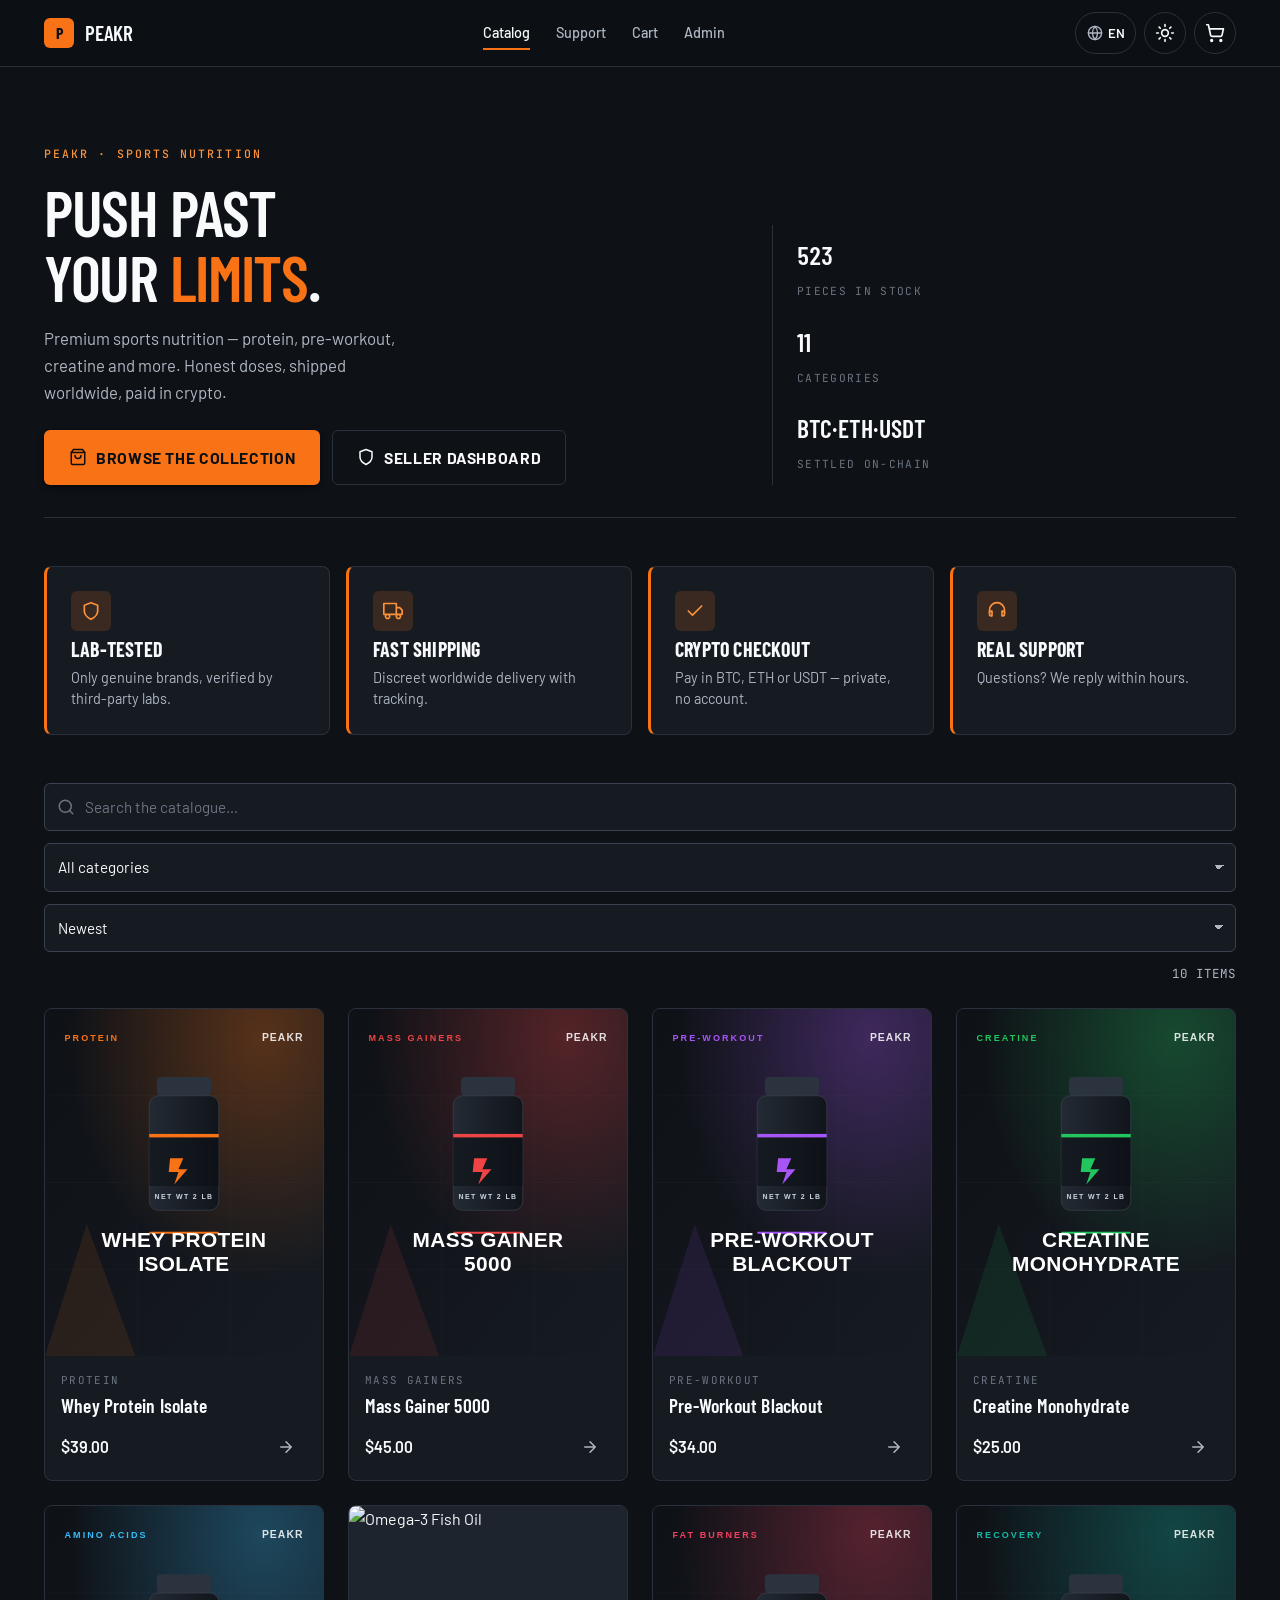
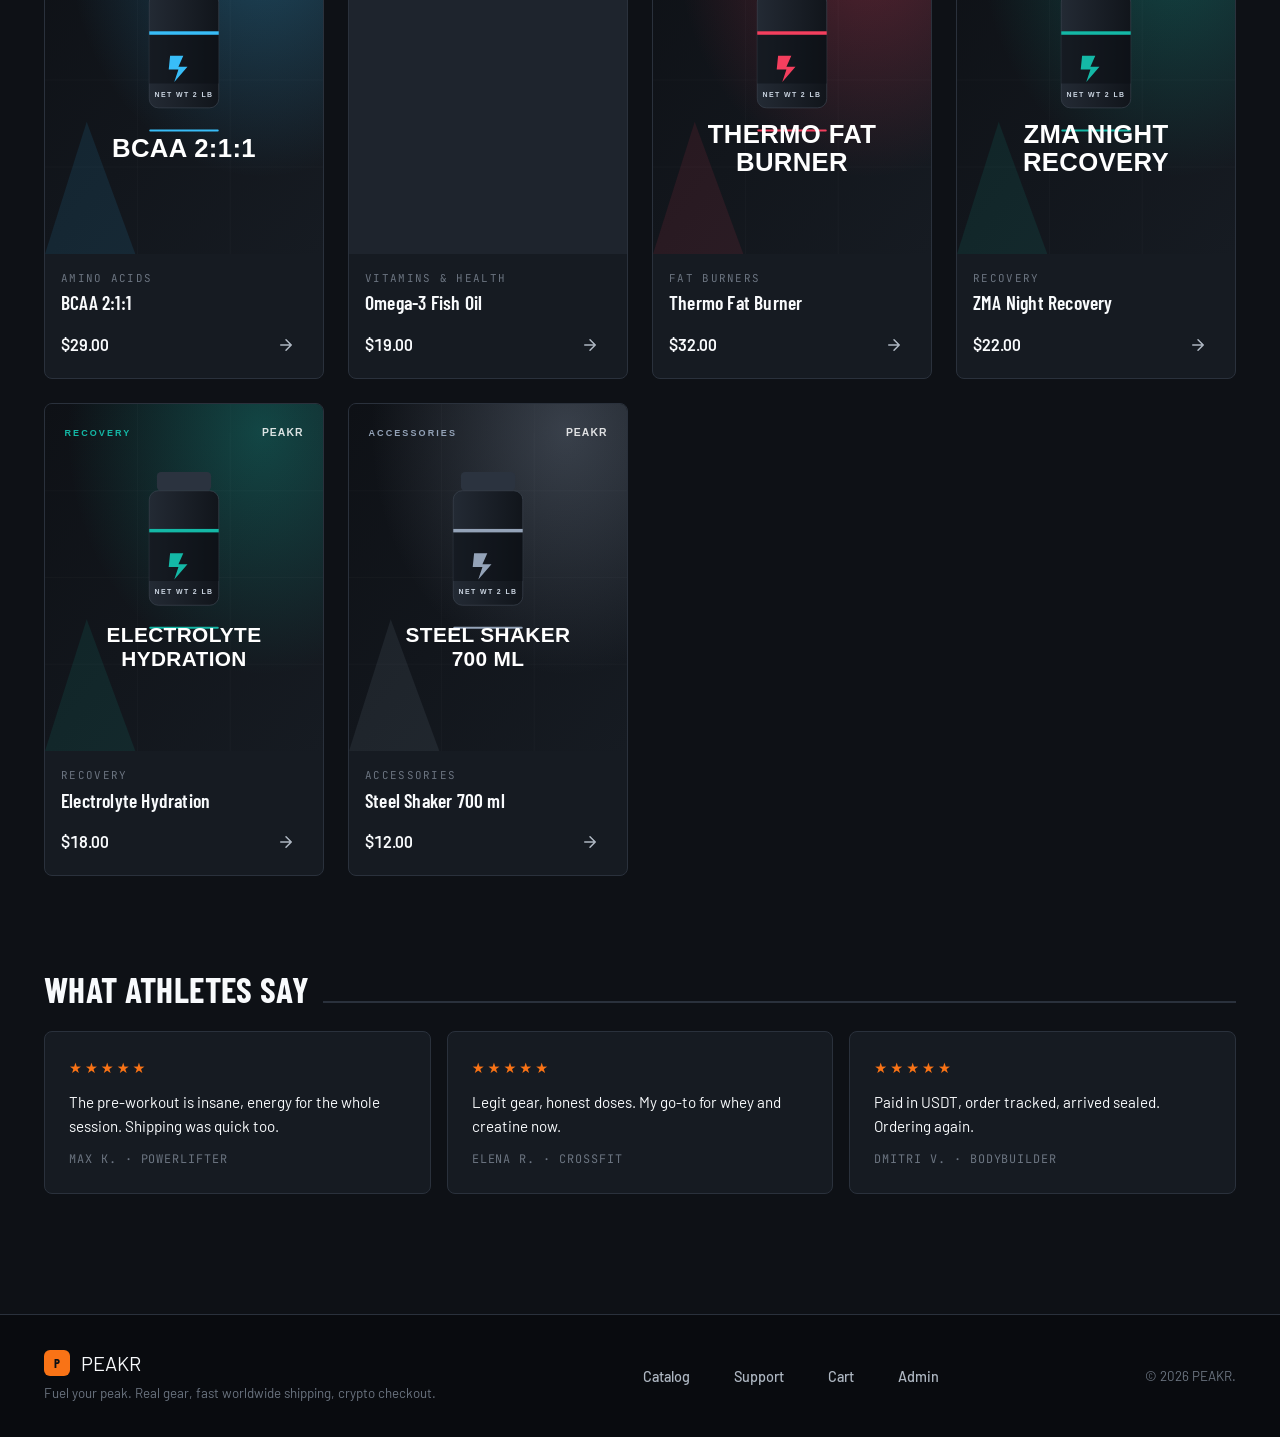
==== commit 73fb8c53: "Update home tab title to sports nutrition" ====
--- a/index.html
+++ b/index.html
@@ -11,7 +11,7 @@
   <title>PEAKR</title>
   <script>(function(){try{var s=localStorage.getItem('mkt_theme');var l=window.matchMedia('(prefers-color-scheme: light)').matches;document.documentElement.setAttribute('data-theme',s||'dark');}catch(e){}})();</script>
 </head>
-<body data-page-title="Curated crypto marketplace">
+<body data-page-title="Sports nutrition store">
   <main class="container" id="app"></main>
   <script type="module" src="assets/js/pages/catalog.js"></script>
 </body>
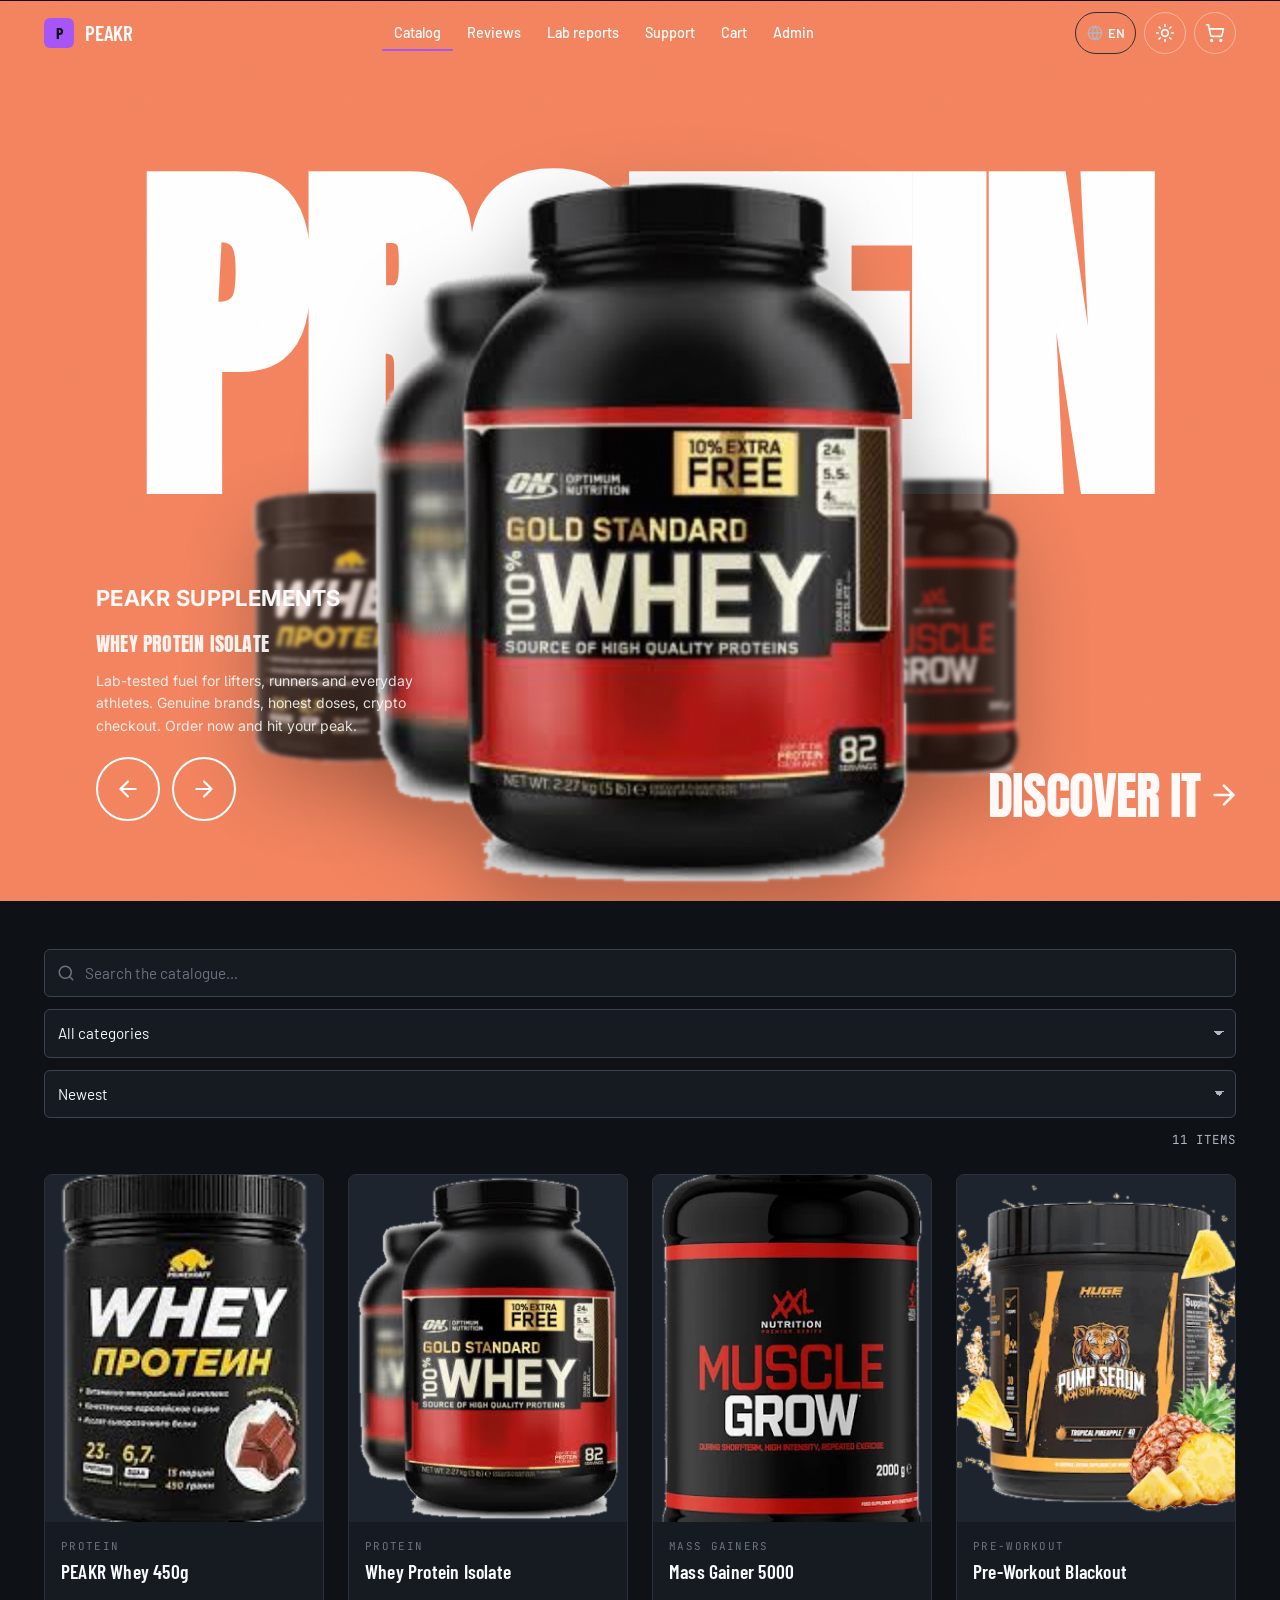
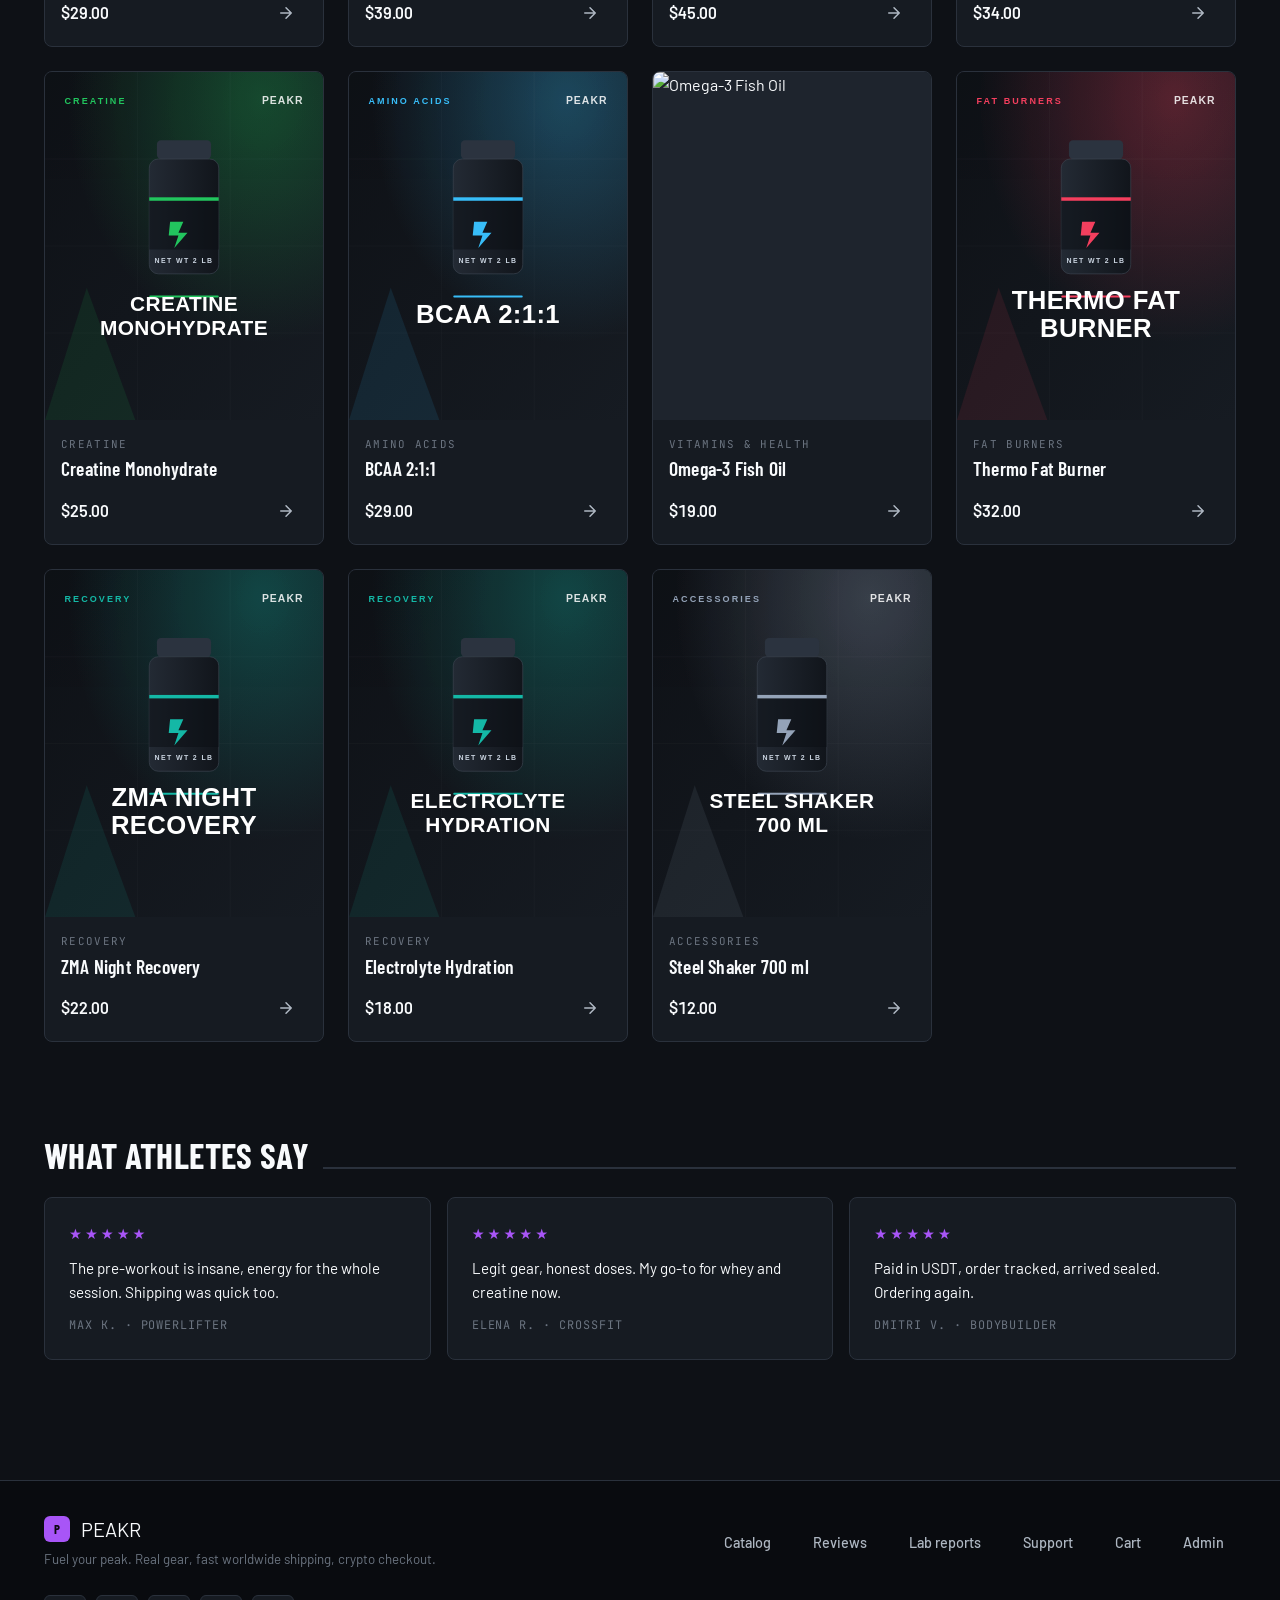
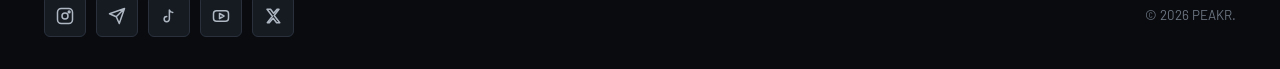
==== commit 2b24f6de: "Homepage: TOONHUB-style product carousel hero Replace the homepage hero with a full-viewport charact" ====
--- a/index.html
+++ b/index.html
@@ -7,6 +7,7 @@
   <link rel="icon" href="data:image/svg+xml,<svg xmlns='http://www.w3.org/2000/svg' viewBox='0 0 32 32'><rect width='32' height='32' rx='7' fill='%23100d0b'/><text x='50%25' y='55%25' font-size='20' font-family='Georgia' font-weight='700' text-anchor='middle' dominant-baseline='central' fill='%23faf9f7'>P</text></svg>">
   <link rel="preconnect" href="https://fonts.googleapis.com">
   <link rel="preconnect" href="https://fonts.gstatic.com" crossorigin>
+  <link href="https://fonts.googleapis.com/css2?family=Anton&family=Inter:wght@400;500;600;700&display=swap" rel="stylesheet">
   <link rel="stylesheet" href="assets/css/styles.css">
   <title>PEAKR</title>
   <script>(function(){try{var s=localStorage.getItem('mkt_theme');var l=window.matchMedia('(prefers-color-scheme: light)').matches;document.documentElement.setAttribute('data-theme',s||'dark');}catch(e){}})();</script>
--- a/assets/css/styles.css
+++ b/assets/css/styles.css
@@ -21,21 +21,22 @@
   --fg-muted: #47536a;
   --fg-subtle: #8592a6;
 
-  --accent: #ea580c;          /* energy orange (darker for light contrast) */
-  --accent-ink: #c2410c;
-  --accent-weak: rgba(234, 88, 12, 0.10);
-  --accent-line: rgba(234, 88, 12, 0.30);
-
-  --primary: #f97316;         /* orange CTA */
-  --primary-fg: #10151f;
-  --primary-hover: #ea580c;
+  --accent: #7c3aed;          /* violet (darker for light contrast) */
+  --accent-ink: #6d28d9;
+  --accent-weak: rgba(124, 58, 237, 0.10);
+  --accent-line: rgba(124, 58, 237, 0.30);
+  --accent-2: #c026d3;
+
+  --primary: #8b5cf6;         /* violet CTA */
+  --primary-fg: #0b0710;
+  --primary-hover: #7c3aed;
 
   --success: #16a34a;  --success-weak: rgba(22,163,74,.12);
   --warning: #b45309;  --warning-weak: rgba(180,83,9,.12);
   --danger:  #dc2626;  --danger-weak: rgba(220,38,38,.10);
   --info:    #2563eb;
 
-  --ring: rgba(249, 115, 22, 0.55);
+  --ring: rgba(124, 58, 237, 0.50);
   --shadow-xs: 0 1px 2px rgba(15,23,42,.06);
   --shadow-sm: 0 1px 3px rgba(15,23,42,.09);
   --shadow-md: 0 10px 26px -10px rgba(15,23,42,.20);
@@ -62,21 +63,22 @@
   --fg-muted: #aeb7c2;
   --fg-subtle: #6b7480;
 
-  --accent: #f97316;          /* energy orange */
-  --accent-ink: #fb923c;
-  --accent-weak: rgba(249, 115, 22, 0.16);
-  --accent-line: rgba(249, 115, 22, 0.40);
-
-  --primary: #f97316;
-  --primary-fg: #0b0f14;
-  --primary-hover: #fb8c3b;
+  --accent: #a855f7;          /* electric violet */
+  --accent-ink: #c084fc;
+  --accent-weak: rgba(168, 85, 247, 0.16);
+  --accent-line: rgba(168, 85, 247, 0.42);
+  --accent-2: #d946ef;        /* magenta edge for gradients */
+
+  --primary: #a855f7;
+  --primary-fg: #0b0710;
+  --primary-hover: #b96bff;
 
   --success: #22c55e;  --success-weak: rgba(34,197,94,.16);
   --warning: #fbbf24;  --warning-weak: rgba(251,191,36,.16);
   --danger:  #f87171;  --danger-weak: rgba(248,113,113,.16);
   --info:    #60a5fa;
 
-  --ring: rgba(249, 115, 22, 0.60);
+  --ring: rgba(168, 85, 247, 0.60);
   --shadow-xs: 0 1px 2px rgba(0,0,0,.5);
   --shadow-sm: 0 2px 6px rgba(0,0,0,.55);
   --shadow-md: 0 12px 30px -10px rgba(0,0,0,.65);
@@ -96,7 +98,10 @@
 
   --ease: cubic-bezier(.2,.7,.3,1);
   --ease-out: cubic-bezier(.16,1,.3,1);
+  --ease-spring: cubic-bezier(.34,1.56,.64,1);   /* small natural overshoot */
+  --ease-snap: cubic-bezier(.2,.9,.25,1);        /* fast responsive settle */
   --dur: .16s;
+  --dur-fast: .13s;
   color-scheme: dark;
 }
 
@@ -184,8 +189,8 @@
   font-size: .66rem; font-weight: 600; border: 2px solid var(--bg);
 }
 .cart-count[hidden] { display: none; }
-.cart-count.bump { animation: bump .35s var(--ease); }
-@keyframes bump { 0%{transform:scale(1)} 40%{transform:scale(1.3)} 100%{transform:scale(1)} }
+.cart-count.bump { animation: bump .5s var(--ease-spring); }
+@keyframes bump { 0%{transform:scale(1)} 30%{transform:scale(1.5)} 58%{transform:scale(.88)} 100%{transform:scale(1)} }
 .nav-toggle { display: none; }
 
 /* language picker */
@@ -275,17 +280,45 @@
 .grid-products .reveal:nth-child(5){transition-delay:.18s}.grid-products .reveal:nth-child(6){transition-delay:.22s}
 .grid-products .reveal:nth-child(7){transition-delay:.26s}.grid-products .reveal:nth-child(8){transition-delay:.30s}
 
-/* ---------- Hero (editorial, restrained) -------------------------------- */
-.hero { position: relative; padding-block: var(--space-8) var(--space-6); border-bottom: 1px solid var(--border); margin-bottom: var(--space-7); }
-.hero__grid { display: grid; grid-template-columns: 1.5fr 1fr; gap: var(--space-6); align-items: end; }
-.hero h1 { font-size: clamp(2.4rem, 5.5vw, 4rem); font-weight: 600; letter-spacing: -.02em; line-height: 1.02; }
-.hero h1 .gold, .hero h1 em { font-style: normal; color: var(--accent); }
-.hero p { color: var(--fg-muted); font-size: 1.05rem; max-width: 42ch; }
+/* ---------- Hero (sport, performance) ----------------------------------- */
+.hero { position: relative; overflow: hidden; padding-block: var(--space-8) var(--space-7); margin-bottom: var(--space-6); }
+.hero__bg { position: absolute; inset: 0; z-index: 0; pointer-events: none; overflow: hidden; }
+.hero__bg .glow { position: absolute; border-radius: 50%; filter: blur(70px); opacity: .55; }
+.hero__bg .glow-1 { width: 620px; height: 620px; right: -140px; top: -220px; background: radial-gradient(circle, var(--accent) 0%, transparent 66%); }
+.hero__bg .glow-2 { width: 460px; height: 460px; left: -160px; bottom: -220px; background: radial-gradient(circle, var(--accent-2, var(--accent)) 0%, transparent 68%); opacity: .35; }
+.hero__bg .photo { position: absolute; inset: 0 0 0 auto; width: 62%; height: 100%; object-fit: cover; opacity: .42; filter: grayscale(.15) contrast(1.05);
+  -webkit-mask-image: linear-gradient(90deg, transparent, #000 46%); mask-image: linear-gradient(90deg, transparent, #000 46%); }
+.hero__scrim { position: absolute; inset: 0;
+  background: linear-gradient(90deg, var(--bg) 26%, rgba(14,17,22,.35) 62%, transparent 88%), linear-gradient(0deg, var(--bg), transparent 42%); }
+.hero__bg .bolt { position: absolute; right: 3%; top: -4%; height: 118%; width: auto; opacity: .42; }
+.hero__bg .grid { position: absolute; inset: 0; opacity: .5;
+  background-image: linear-gradient(var(--border) 1px, transparent 1px), linear-gradient(90deg, var(--border) 1px, transparent 1px);
+  background-size: 64px 64px; mask-image: radial-gradient(120% 90% at 50% 0%, #000 30%, transparent 75%); }
+.hero__grid { position: relative; z-index: 1; display: grid; grid-template-columns: 1.35fr .9fr; gap: var(--space-7); align-items: center; }
+.hero h1 { font-size: clamp(2.8rem, 7vw, 5.4rem); font-weight: 800; letter-spacing: .005em; line-height: .92; }
+.hero h1 .gold, .hero h1 em { font-style: normal; color: transparent; background: linear-gradient(100deg, var(--accent), var(--accent-2, var(--accent))); -webkit-background-clip: text; background-clip: text; }
+.hero p { color: var(--fg-muted); font-size: 1.08rem; max-width: 44ch; }
 .hero__actions { display: flex; gap: var(--space-3); flex-wrap: wrap; margin-top: var(--space-5); }
-.hero__aside { border-left: 1px solid var(--border); padding-left: var(--space-5); }
-.hero__stat { padding-block: 10px; }
-.hero__stat b { font-family: var(--font-display); font-size: 1.6rem; font-weight: 600; display: block; }
-.hero__stat span { font-family: var(--font-mono); font-size: .7rem; text-transform: uppercase; letter-spacing: .12em; color: var(--fg-subtle); }
+
+/* social proof (avatar stack + big number) */
+.proof { display: flex; align-items: center; gap: 16px; margin-top: var(--space-6); }
+.proof__num { font-family: var(--font-display); font-weight: 800; font-size: 2.6rem; line-height: 1; color: var(--fg); }
+.proof__num span { color: var(--accent); }
+.proof__meta { display: flex; flex-direction: column; gap: 8px; }
+.proof__label { font-family: var(--font-mono); font-size: .68rem; text-transform: uppercase; letter-spacing: .12em; color: var(--fg-subtle); }
+.avatars { display: flex; align-items: center; }
+.avatars img, .avatars .av { width: 36px; height: 36px; border-radius: 50%; border: 2px solid var(--bg); margin-left: -12px; object-fit: cover; }
+.avatars .av { display: grid; place-items: center; color: #fff; font-family: var(--font-body); font-size: .68rem; font-weight: 700; letter-spacing: .02em; }
+.avatars .av:first-child, .avatars img:first-child { margin-left: 0; }
+.avatars .more { display: inline-flex; align-items: center; gap: 5px; margin-left: 12px; padding: 7px 12px; border-radius: var(--r-pill); background: var(--surface-2); border: 1px solid var(--border); color: var(--fg); font-size: .78rem; font-weight: 600; }
+.avatars .more:hover { border-color: var(--accent); color: var(--accent-ink); }
+
+/* benefit pills (right column) */
+.hero__side { display: flex; flex-direction: column; gap: var(--space-3); }
+.pill { display: flex; align-items: center; gap: 12px; padding: 15px 18px; border-radius: var(--r-card); background: var(--surface); border: 1px solid var(--border); font-weight: 600; transition: transform var(--dur) var(--ease), border-color var(--dur) var(--ease), background var(--dur) var(--ease); }
+.pill:hover { transform: translateX(4px); border-color: var(--accent); }
+.pill:nth-child(1) { background: linear-gradient(100deg, var(--accent-weak), transparent); border-color: var(--accent-line); }
+.pill__ic { width: 26px; height: 26px; flex: 0 0 auto; display: grid; place-items: center; border-radius: 50%; background: var(--accent); color: var(--primary-fg); }
 
 /* ---------- Benefits strip --------------------------------------------- */
 .bennies { display: grid; grid-template-columns: repeat(auto-fit, minmax(210px, 1fr)); gap: var(--space-4); }
@@ -304,6 +337,26 @@
 .section-head { display: flex; align-items: baseline; gap: 14px; margin-bottom: var(--space-5); }
 .section-head h2 { font-size: clamp(1.6rem, 3vw, 2.2rem); }
 .section-head .rule { flex: 1; height: 2px; background: var(--border); }
+
+/* ---------- Reviews page ----------------------------------------------- */
+.reviews-hero { position: relative; z-index: 1; display: grid; grid-template-columns: 1.4fr .9fr; gap: var(--space-7); align-items: center; }
+.reviews-hero h1 { font-size: clamp(2.4rem, 5vw, 4rem); font-weight: 800; }
+.rating-card { background: var(--surface); border: 1px solid var(--border); border-radius: var(--r-card); padding: var(--space-6); box-shadow: var(--shadow-md); }
+.rating-top { display: flex; align-items: center; gap: 16px; }
+.rating-big { font-family: var(--font-display); font-weight: 800; font-size: 4.4rem; line-height: 1; color: var(--fg); }
+.rating-stars { color: var(--accent); letter-spacing: 3px; font-size: 1.1rem; }
+.rating-count { font-family: var(--font-mono); font-size: .74rem; text-transform: uppercase; letter-spacing: .08em; color: var(--fg-subtle); }
+.rbars { display: flex; flex-direction: column; gap: 7px; margin-top: var(--space-5); }
+.rbar { display: flex; align-items: center; gap: 10px; font-size: .78rem; color: var(--fg-muted); font-variant-numeric: tabular-nums; }
+.rbar .track { flex: 1; height: 7px; border-radius: 4px; background: var(--surface-2); overflow: hidden; }
+.rbar .fill { height: 100%; background: linear-gradient(90deg, var(--accent), var(--accent-2, var(--accent))); }
+.follow { text-align: center; border: 1px solid var(--border); border-radius: var(--r-card); background: var(--surface); padding: var(--space-7) var(--space-5); }
+.follow .socials { justify-content: center; margin-top: var(--space-4); }
+.review__head { display: flex; align-items: center; gap: 12px; }
+.review__av { width: 40px; height: 40px; border-radius: 50%; display: grid; place-items: center; color: #fff; font-weight: 700; font-size: .82rem; flex: 0 0 auto; }
+.review__who { display: flex; flex-direction: column; }
+.review__badge { margin-left: auto; font-family: var(--font-mono); font-size: .6rem; text-transform: uppercase; letter-spacing: .06em; color: var(--success); background: var(--success-weak); padding: 3px 7px; border-radius: var(--r-xs); }
+@media (max-width: 900px) { .reviews-hero { grid-template-columns: 1fr; } }
 
 /* ---------- Toolbar / filters ------------------------------------------ */
 .toolbar { display: flex; gap: var(--space-3); flex-wrap: wrap; align-items: center; margin-bottom: var(--space-5); }
@@ -337,8 +390,22 @@
 
 /* ---------- Product detail --------------------------------------------- */
 .pdp { display: grid; grid-template-columns: 1.05fr 1fr; gap: var(--space-7); align-items: start; }
-.gallery__main { aspect-ratio: 1/1; border-radius: var(--r-card); overflow: hidden; background: var(--surface-2); border: 1px solid var(--border); }
-.gallery__main img { width: 100%; height: 100%; object-fit: cover; animation: fade .35s var(--ease); }
+.gallery__main { position: relative; aspect-ratio: 1/1; border-radius: var(--r-card); overflow: hidden; background: var(--surface-2); border: 1px solid var(--border); }
+.gallery__main img { width: 100%; height: 100%; object-fit: cover; }
+/* swipeable track (drag with momentum) */
+.gallery__track { display: flex; height: 100%; touch-action: pan-y; cursor: grab; will-change: transform; }
+.gallery__track.dragging { cursor: grabbing; }
+.gallery__track > img { min-width: 100%; height: 100%; object-fit: cover; user-select: none; -webkit-user-drag: none; pointer-events: none; }
+.gallery__dots { position: absolute; left: 0; right: 0; bottom: 12px; display: flex; gap: 6px; justify-content: center; z-index: 2; }
+.gallery__dots i { width: 7px; height: 7px; border-radius: 50%; background: rgba(255,255,255,.5); transition: transform var(--dur) var(--ease-spring), background var(--dur); }
+.gallery__dots i.on { background: var(--accent); transform: scale(1.35); }
+
+/* horizontal drag rail (you-may-like) */
+.rail { display: flex; gap: var(--space-5); overflow-x: auto; scroll-snap-type: x proximity; -webkit-overflow-scrolling: touch; padding-bottom: 4px; cursor: grab; scrollbar-width: none; }
+.rail::-webkit-scrollbar { display: none; }
+.rail.dragging { cursor: grabbing; scroll-snap-type: none; }
+.rail > .card { min-width: 250px; max-width: 250px; scroll-snap-align: start; }
+.rail.dragging a { pointer-events: none; }
 .gallery__thumbs { display: flex; gap: 10px; margin-top: 12px; flex-wrap: wrap; }
 .gallery__thumb { width: 66px; height: 66px; border-radius: var(--r-sm); overflow: hidden; border: 1px solid var(--border); outline: 2px solid transparent; outline-offset: 1px; cursor: pointer; background: var(--surface-2); transition: outline-color var(--dur) var(--ease); }
 .gallery__thumb.is-active { outline-color: var(--accent); }
@@ -385,6 +452,20 @@
 .qr-frame svg, .qr-frame img { width: 100%; height: 100%; }
 .addr { display: flex; align-items: center; gap: 8px; background: var(--surface-2); border: 1px solid var(--border); border-radius: var(--r-input); padding: 10px 12px; word-break: break-all; font-family: var(--font-mono); font-size: .8rem; }
 
+/* ---------- Certificates / lab reports --------------------------------- */
+.cert-grid { display: grid; gap: var(--space-4); grid-template-columns: repeat(auto-fill, minmax(230px, 1fr)); }
+.cert { border: 1px solid var(--border); border-radius: var(--r-card); overflow: hidden; background: var(--surface); cursor: zoom-in; display: flex; flex-direction: column; transition: transform var(--dur) var(--ease), border-color var(--dur) var(--ease), box-shadow var(--dur) var(--ease); }
+.cert:hover { transform: translateY(-4px); border-color: var(--accent); box-shadow: var(--shadow-md); }
+.cert__img { aspect-ratio: 3/4; overflow: hidden; background: var(--surface-2); position: relative; }
+.cert__img img { width: 100%; height: 100%; object-fit: cover; object-position: top; }
+.cert__pass { position: absolute; top: 10px; right: 10px; font-family: var(--font-mono); font-size: .58rem; font-weight: 600; letter-spacing: .08em; text-transform: uppercase; background: var(--success-weak); color: var(--success); padding: 4px 8px; border-radius: var(--r-xs); }
+.cert__body { padding: var(--space-4); display: flex; flex-direction: column; gap: 4px; flex: 1; }
+.cert__title { font-family: var(--font-display); font-weight: 600; font-size: 1.05rem; line-height: 1.1; }
+.cert__meta { font-family: var(--font-mono); font-size: .68rem; text-transform: uppercase; letter-spacing: .06em; color: var(--fg-subtle); margin-top: auto; }
+.lightbox { position: fixed; inset: 0; z-index: 300; display: grid; place-items: center; padding: var(--space-5); background: rgba(6,8,11,.88); backdrop-filter: blur(6px); animation: fade .2s var(--ease); }
+.lightbox img { max-width: min(560px, 92vw); max-height: 90vh; border-radius: var(--r-card); box-shadow: var(--shadow-lg); }
+.lightbox__close { position: absolute; top: 18px; right: 18px; }
+
 /* ---------- Support channels ------------------------------------------- */
 .channel { display: flex; align-items: center; gap: 12px; padding: 12px 14px; border: 1px solid var(--border); border-radius: var(--r-input); background: var(--surface); transition: border-color var(--dur) var(--ease), background var(--dur) var(--ease), transform var(--dur) var(--ease); }
 .channel:hover { border-color: var(--border-strong); background: var(--surface-2); transform: translateX(2px); }
@@ -426,7 +507,7 @@
 
 /* ---------- Modal ------------------------------------------------------- */
 .modal-backdrop { position: fixed; inset: 0; background: rgba(10,8,6,.5); backdrop-filter: blur(3px); z-index: 100; display: grid; place-items: start center; padding: var(--space-6) var(--space-4); overflow-y: auto; animation: fade .2s var(--ease); }
-.modal { width: 100%; max-width: 620px; background: var(--bg); border: 1px solid var(--border-strong); border-radius: var(--r-card); box-shadow: var(--shadow-lg); animation: pop .25s var(--ease-out); }
+.modal { width: 100%; max-width: 620px; background: var(--bg); border: 1px solid var(--border-strong); border-radius: var(--r-card); box-shadow: var(--shadow-lg); animation: pop .32s var(--ease-spring); }
 .modal__head { display: flex; align-items: center; justify-content: space-between; padding: var(--space-5); border-bottom: 1px solid var(--border); }
 .modal__body { padding: var(--space-5); }
 .modal__foot { padding: var(--space-5); border-top: 1px solid var(--border); display: flex; gap: var(--space-3); justify-content: flex-end; }
@@ -438,6 +519,33 @@
 .toast--ok .toast__dot { background: var(--success); }
 .toast--err .toast__dot { background: var(--danger); }
 .toast.hide { animation: toastOut .25s var(--ease) forwards; }
+
+/* ---------- Tactile / spring interactions (TikTok-like feel) ------------ */
+.btn, .coin, .pill, .tab, .icon-btn, .card, .cert, .channel, .social,
+.thumb, .gallery__thumb, .qty button, .add-btn, .lang-picker {
+  transition-timing-function: var(--ease-spring);
+}
+.btn:active { transform: scale(.955); }
+.icon-btn:active { transform: scale(.88); }
+.coin:active, .pill:active, .cert:active, .channel:active, .social:active,
+.gallery__thumb:active, .tab:active { transform: scale(.96); }
+.card:active { transform: scale(.985); }
+.qty button:active { transform: scale(.85); }
+.navlink:active { transform: scale(.94); }
+
+/* sliding nav active indicator — one physical object that moves */
+.site-nav { position: relative; }
+.navlink::after { display: none; }              /* replaced by shared indicator */
+.nav-underline {
+  position: absolute; bottom: 2px; left: 0; height: 2px; width: 0;
+  background: var(--accent); border-radius: 2px; opacity: 0; pointer-events: none;
+  transform: translateX(0);
+  transition: transform .34s var(--ease-spring), width .34s var(--ease-spring), opacity .2s var(--ease-out);
+}
+
+/* fly-to-cart clone */
+.fly-clone { position: fixed; z-index: 250; border-radius: 10px; object-fit: cover;
+  pointer-events: none; box-shadow: var(--shadow-lg); }
 
 /* ---------- Empty state ------------------------------------------------- */
 .empty { text-align: center; padding: var(--space-8) var(--space-4); color: var(--fg-muted); }
@@ -459,6 +567,9 @@
 .site-footer { border-top: 1px solid var(--border); margin-top: var(--space-8); background: var(--bg-sunken); }
 .site-footer__inner { display: flex; flex-wrap: wrap; gap: var(--space-5); justify-content: space-between; align-items: center; padding-block: var(--space-6); }
 .site-footer small { color: var(--fg-subtle); }
+.socials { display: flex; gap: 10px; flex-wrap: wrap; }
+.social { display: grid; place-items: center; width: 42px; height: 42px; border-radius: var(--r-sm); border: 1px solid var(--border); color: var(--fg-muted); background: var(--surface); transition: color var(--dur) var(--ease), border-color var(--dur) var(--ease), transform var(--dur) var(--ease); }
+.social:hover { color: var(--accent-ink); border-color: var(--accent); transform: translateY(-2px); }
 
 /* ---------- Animations -------------------------------------------------- */
 @keyframes fade { from { opacity: 0 } to { opacity: 1 } }
@@ -470,13 +581,11 @@
 
 /* ---------- Responsive -------------------------------------------------- */
 @media (max-width: 960px) {
-  .hero__grid { grid-template-columns: 1fr; gap: var(--space-5); align-items: start; }
-  .hero__aside { border-left: 0; border-top: 1px solid var(--border); padding-left: 0; padding-top: var(--space-4); display: flex; flex-wrap: wrap; gap: var(--space-4) var(--space-6); }
-  .hero__aside .hero__stat b { font-size: 1.4rem; }
+  .hero__grid { grid-template-columns: 1fr; gap: var(--space-6); align-items: start; }
+  .hero__bg .bolt { opacity: .28; right: -20%; }
 }
 @media (max-width: 560px) {
-  .hero__aside { flex-direction: column; gap: var(--space-3); }
-  .hero__aside .hero__stat b { font-size: 1.3rem; }
+  .proof__num { font-size: 2.1rem; }
 }
 @media (max-width: 900px) {
   .pdp, .cart-layout, .checkout-layout { grid-template-columns: 1fr; }
@@ -516,3 +625,89 @@
   .reveal { opacity: 1; transform: none; }
   .sk::after { animation: none; }
 }
+
+/* ================= TOONHUB-style hero carousel ================= */
+body.home { overflow-x: hidden; }
+body.home .site-header { background: transparent; backdrop-filter: none; -webkit-backdrop-filter: none; border-bottom-color: transparent; }
+body.home .site-header .brand__name,
+body.home .site-header .navlink { color: #fff; }
+body.home .site-header .navlink:hover { color: #fff; opacity: .85; }
+body.home .site-header .icon-btn { color: #fff; border-color: rgba(255,255,255,.4); }
+body.home .site-header .icon-btn:hover { background: rgba(255,255,255,.14); border-color: rgba(255,255,255,.7); }
+
+.toon {
+  position: relative; z-index: 0;
+  width: 100vw; left: 50%; margin-left: -50vw; margin-right: -50vw;   /* full-bleed */
+  margin-top: -66px;                                                  /* under sticky header */
+  height: 100vh; overflow: hidden;
+  font-family: 'Inter', sans-serif; color: #fff; user-select: none;
+  transition: background-color 650ms cubic-bezier(0.4,0,0.2,1);
+}
+.toon__stage { position: relative; width: 100%; height: 100vh; overflow: hidden; touch-action: pan-y; }
+
+.toon__grain {
+  position: absolute; inset: 0; pointer-events: none; z-index: 50; opacity: .4;
+  background-image: url("data:image/svg+xml,%3Csvg xmlns='http://www.w3.org/2000/svg' width='200' height='200'%3E%3Cfilter id='n'%3E%3CfeTurbulence type='fractalNoise' baseFrequency='0.9' numOctaves='4' stitchTiles='stitch'/%3E%3C/filter%3E%3Crect width='100%25' height='100%25' filter='url(%23n)' opacity='0.08'/%3E%3C/svg%3E");
+  background-size: 200px 200px; background-repeat: repeat;
+}
+
+.toon__ghost {
+  position: absolute; inset-inline: 0; top: 18%; z-index: 2;
+  display: flex; align-items: center; justify-content: center;
+  pointer-events: none; user-select: none;
+  font-family: 'Anton', sans-serif; font-weight: 900;
+  font-size: clamp(90px, 28vw, 380px); line-height: 1;
+  text-transform: uppercase; letter-spacing: -0.02em; white-space: nowrap;
+  color: #fff; opacity: 1;
+}
+
+.toon__carousel { position: absolute; inset: 0; z-index: 3; }
+.toon__item {
+  position: absolute; width: auto;
+  transition: transform 650ms cubic-bezier(0.4,0,0.2,1),
+              filter 650ms cubic-bezier(0.4,0,0.2,1),
+              opacity 650ms cubic-bezier(0.4,0,0.2,1),
+              left 650ms cubic-bezier(0.4,0,0.2,1),
+              height 650ms cubic-bezier(0.4,0,0.2,1),
+              bottom 650ms cubic-bezier(0.4,0,0.2,1);
+  will-change: transform, filter, opacity; cursor: pointer;
+}
+.toon__item img { width: auto; height: 100%; object-fit: contain; object-position: bottom center; pointer-events: none; -webkit-user-drag: none; filter: drop-shadow(0 30px 40px rgba(0,0,0,.28)); }
+
+.toon__info { position: absolute; bottom: 24px; left: 16px; z-index: 60; max-width: 320px; }
+.toon__kicker { font-weight: 700; text-transform: uppercase; letter-spacing: .02em; opacity: .95; font-size: 16px; margin: 0 0 6px; }
+.toon__name { font-family: 'Anton', sans-serif; font-weight: 400; font-size: 20px; letter-spacing: .01em; text-transform: uppercase; opacity: .9; margin: 0 0 10px; }
+.toon__desc { font-size: 12px; line-height: 1.6; opacity: .85; margin: 0 0 16px; }
+.toon__nav { display: flex; gap: 12px; }
+.toon__btn {
+  width: 48px; height: 48px; border-radius: 50%;
+  background: transparent; border: 2px solid #fff; color: #fff;
+  display: grid; place-items: center; cursor: pointer;
+  transition: transform 150ms, background-color 150ms;
+}
+.toon__btn:hover { transform: scale(1.08); background: rgba(255,255,255,0.12); }
+
+.toon__discover {
+  position: absolute; bottom: 24px; right: 16px; z-index: 60;
+  display: flex; align-items: center; gap: 8px;
+  font-family: 'Anton', sans-serif; font-weight: 400;
+  font-size: clamp(20px, 4vw, 56px); line-height: 1;
+  letter-spacing: -0.02em; text-transform: uppercase;
+  color: #fff; opacity: .95; text-decoration: none;
+  transition: opacity 200ms;
+}
+.toon__discover:hover { opacity: 1; }
+.toon__discover svg { width: 20px; height: 20px; }
+
+@media (min-width: 640px) {
+  .toon__info { bottom: 80px; left: 96px; }
+  .toon__kicker { font-size: 22px; margin-bottom: 12px; }
+  .toon__desc { font-size: 14px; margin-bottom: 20px; }
+  .toon__btn { width: 64px; height: 64px; }
+  .toon__discover { bottom: 80px; right: 40px; }
+  .toon__discover svg { width: 32px; height: 32px; }
+}
+@media (max-width: 639px) {
+  .toon__desc { display: none; }
+  .toon__name { font-size: 16px; }
+}
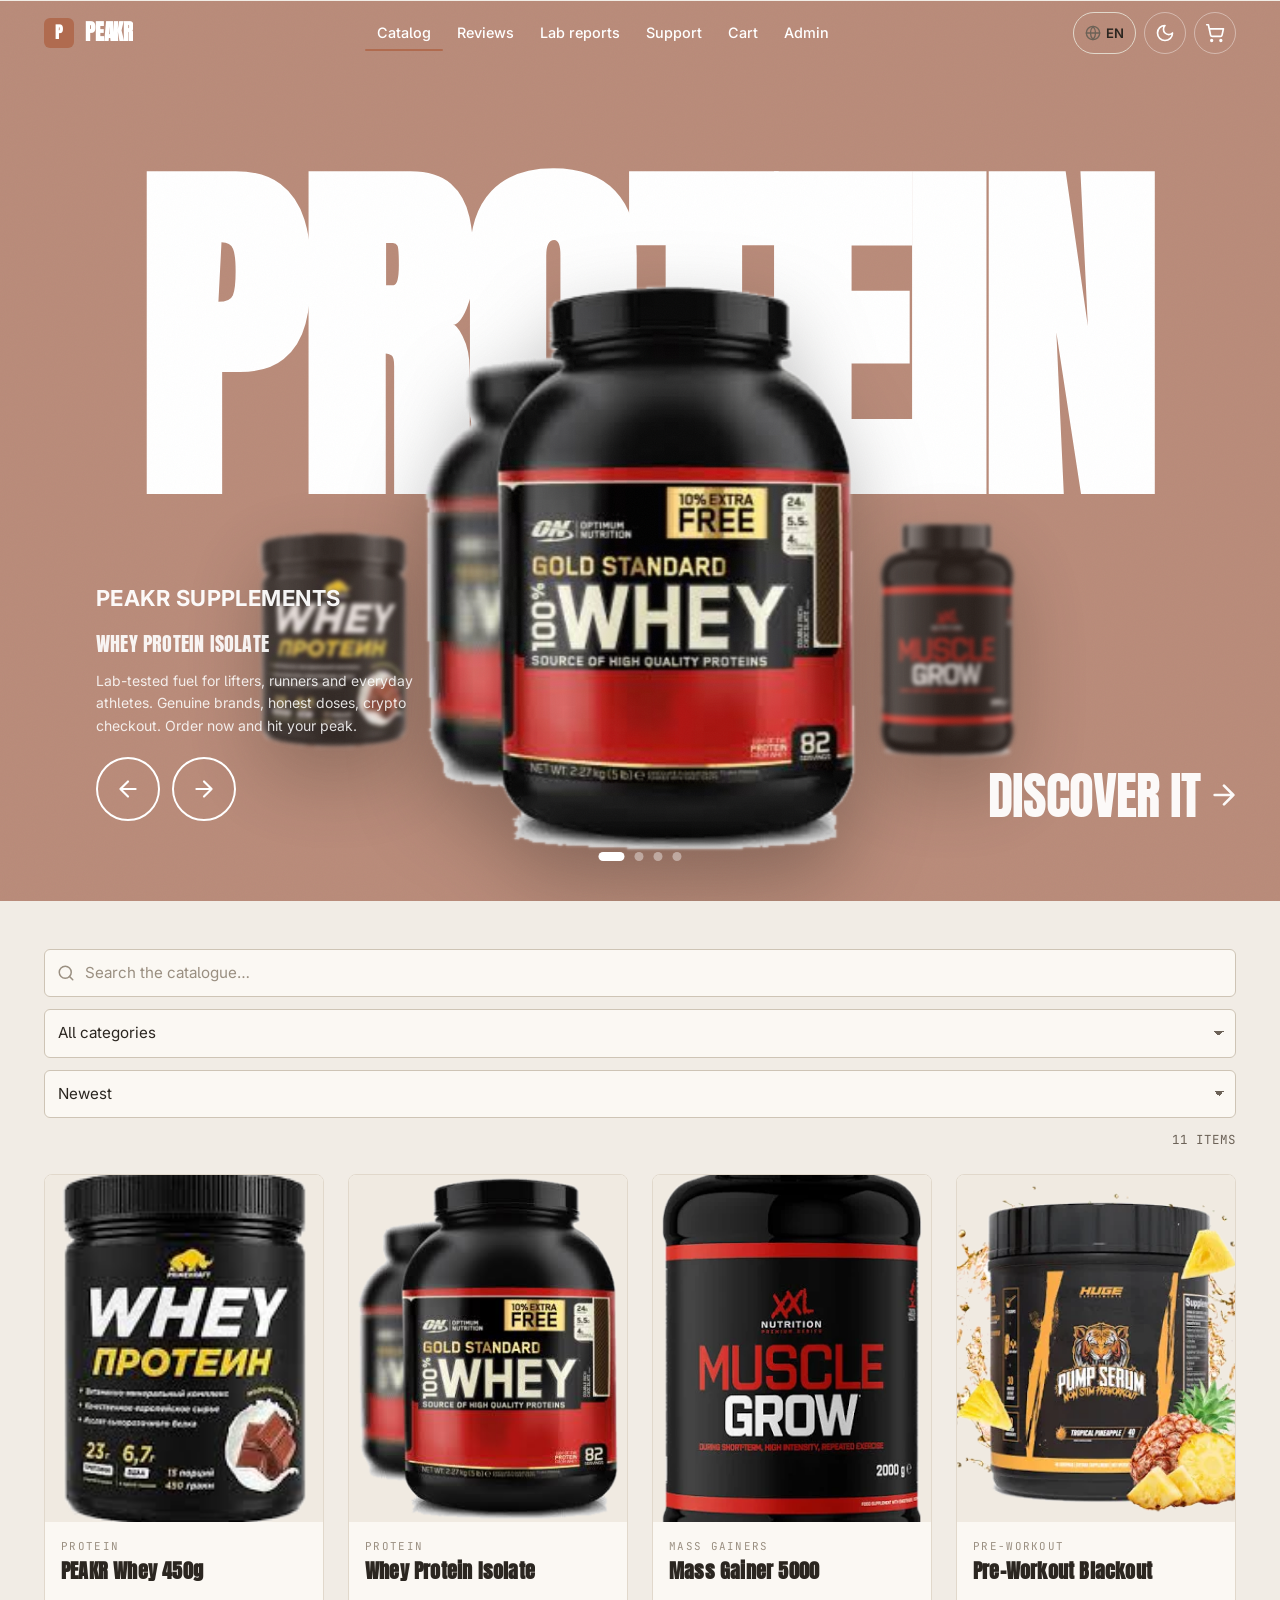
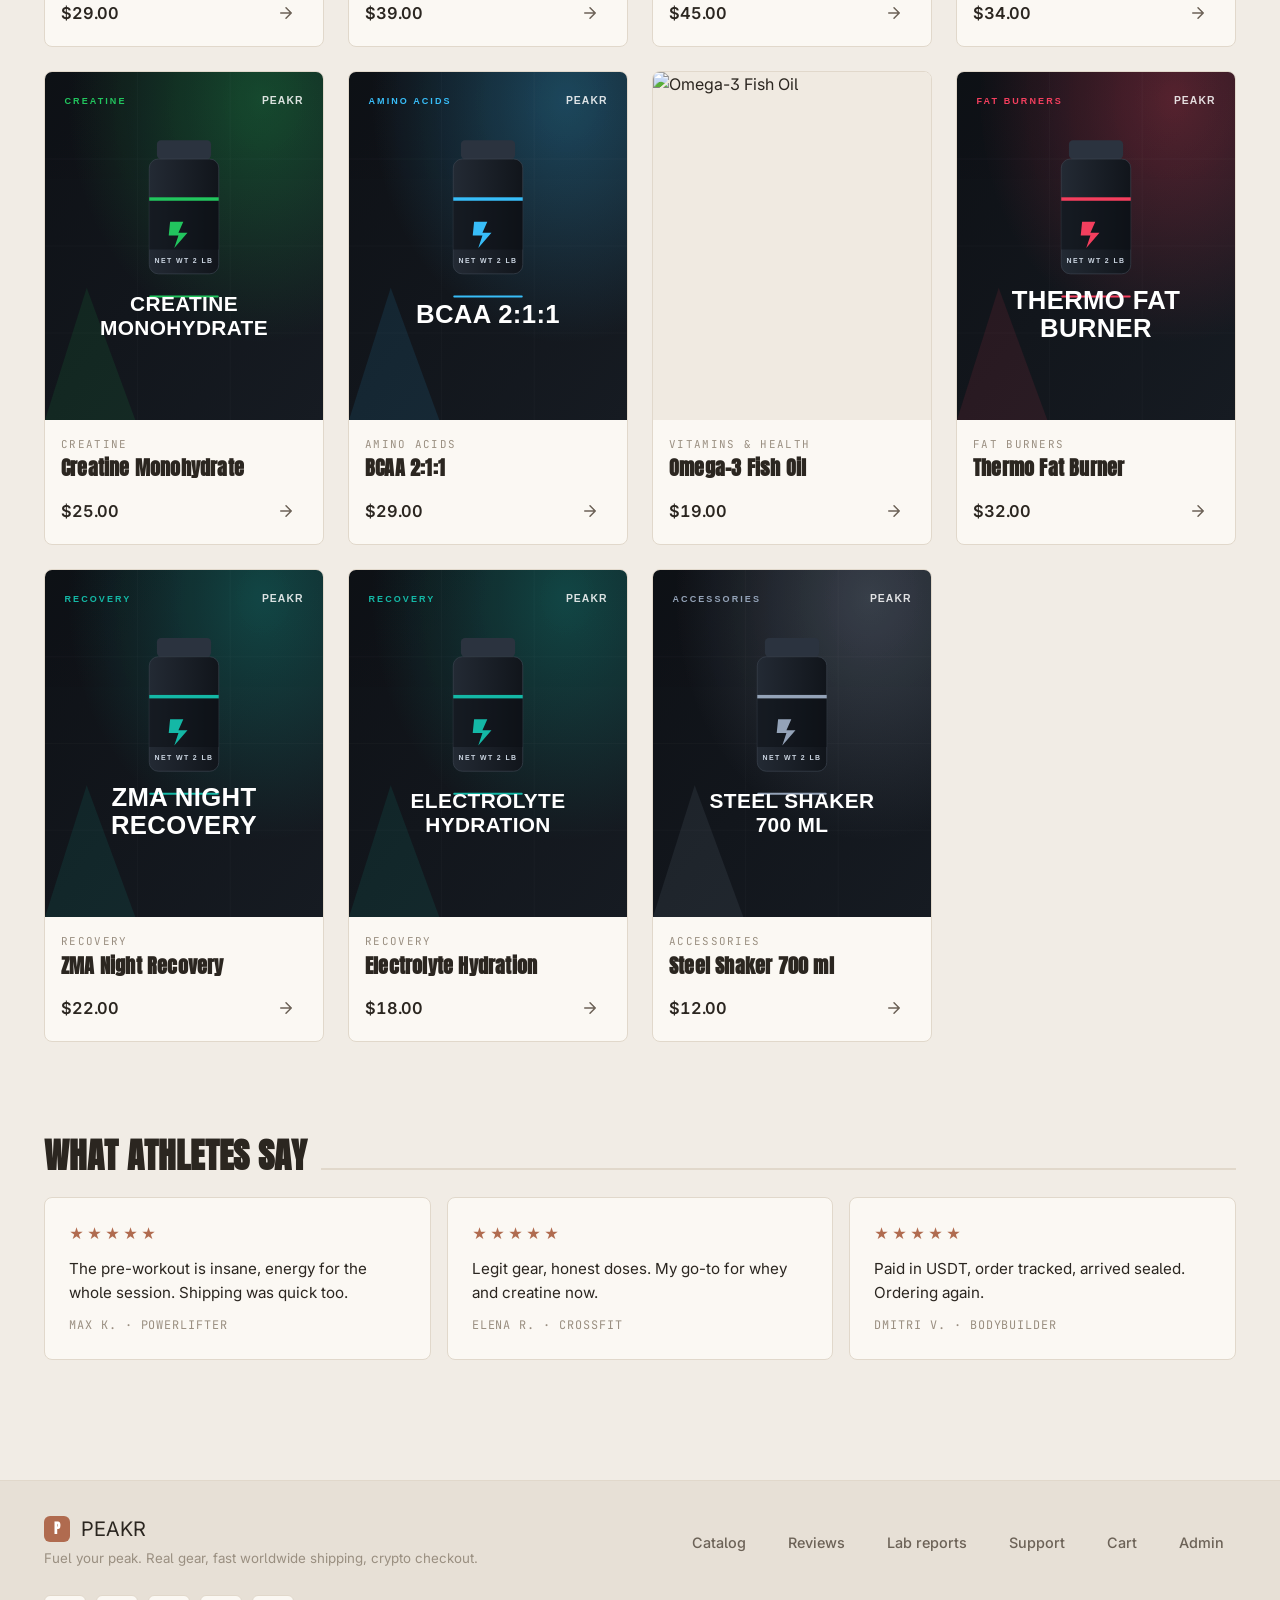
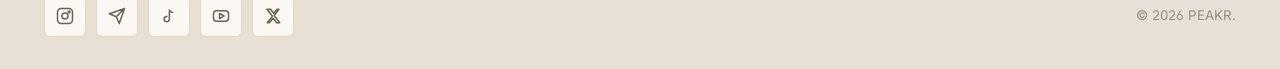
==== commit 99098f86: "Calm warm theme site-wide + product colour blocks + carousel autoplay - Recolour the light theme int" ====
--- a/index.html
+++ b/index.html
@@ -3,14 +3,14 @@
 <head>
   <meta charset="utf-8">
   <meta name="viewport" content="width=device-width, initial-scale=1">
-  <meta name="theme-color" content="#0e1116">
+  <meta name="theme-color" content="#F1ECE5">
   <link rel="icon" href="data:image/svg+xml,<svg xmlns='http://www.w3.org/2000/svg' viewBox='0 0 32 32'><rect width='32' height='32' rx='7' fill='%23100d0b'/><text x='50%25' y='55%25' font-size='20' font-family='Georgia' font-weight='700' text-anchor='middle' dominant-baseline='central' fill='%23faf9f7'>P</text></svg>">
   <link rel="preconnect" href="https://fonts.googleapis.com">
   <link rel="preconnect" href="https://fonts.gstatic.com" crossorigin>
   <link href="https://fonts.googleapis.com/css2?family=Anton&family=Inter:wght@400;500;600;700&display=swap" rel="stylesheet">
   <link rel="stylesheet" href="assets/css/styles.css">
   <title>PEAKR</title>
-  <script>(function(){try{var s=localStorage.getItem('mkt_theme');var l=window.matchMedia('(prefers-color-scheme: light)').matches;document.documentElement.setAttribute('data-theme',s||'dark');}catch(e){}})();</script>
+  <script>(function(){try{var s=localStorage.getItem('mkt_theme');var l=window.matchMedia('(prefers-color-scheme: light)').matches;document.documentElement.setAttribute('data-theme',s||'light');}catch(e){}})();</script>
 </head>
 <body data-page-title="Sports nutrition store">
   <main class="container" id="app"></main>
--- a/assets/css/styles.css
+++ b/assets/css/styles.css
@@ -5,50 +5,51 @@
    Redesign layer only — no app logic depends on this file.
    ========================================================================== */
 
-@import url('https://fonts.googleapis.com/css2?family=Barlow+Condensed:wght@500;600;700;800&family=Barlow:wght@400;500;600;700&family=JetBrains+Mono:wght@500;600;700&display=swap');
+@import url('https://fonts.googleapis.com/css2?family=Anton&family=Inter:wght@400;500;600;700&family=JetBrains+Mono:wght@500;600;700&display=swap');
 
 /* ---------- Tokens : LIGHT ------------------------------------------------ */
 :root[data-theme="light"] {
-  --bg: #f4f5f7;
-  --bg-sunken: #e9ecf1;
-  --surface: #ffffff;
-  --surface-2: #eef1f5;
-  --surface-3: #e2e7ee;
-  --border: #dde2e9;
-  --border-strong: #c6cdd7;
-
-  --fg: #0f172a;
-  --fg-muted: #47536a;
-  --fg-subtle: #8592a6;
-
-  --accent: #7c3aed;          /* violet (darker for light contrast) */
-  --accent-ink: #6d28d9;
-  --accent-weak: rgba(124, 58, 237, 0.10);
-  --accent-line: rgba(124, 58, 237, 0.30);
-  --accent-2: #c026d3;
-
-  --primary: #8b5cf6;         /* violet CTA */
-  --primary-fg: #0b0710;
-  --primary-hover: #7c3aed;
-
-  --success: #16a34a;  --success-weak: rgba(22,163,74,.12);
-  --warning: #b45309;  --warning-weak: rgba(180,83,9,.12);
-  --danger:  #dc2626;  --danger-weak: rgba(220,38,38,.10);
-  --info:    #2563eb;
-
-  --ring: rgba(124, 58, 237, 0.50);
-  --shadow-xs: 0 1px 2px rgba(15,23,42,.06);
-  --shadow-sm: 0 1px 3px rgba(15,23,42,.09);
-  --shadow-md: 0 10px 26px -10px rgba(15,23,42,.20);
-  --shadow-lg: 0 28px 60px -18px rgba(15,23,42,.28);
-  --header-bg: rgba(244, 245, 247, 0.88);
+  /* Calm — warm paper, muted clay. Soft & quiet, never stark white. */
+  --bg: #F1ECE5;
+  --bg-sunken: #E7E0D6;
+  --surface: #FBF8F3;
+  --surface-2: #F0EAE1;
+  --surface-3: #E6DED2;
+  --border: #E1D8CB;
+  --border-strong: #CEC4B5;
+
+  --fg: #2B2620;
+  --fg-muted: #6C6257;
+  --fg-subtle: #9A8F81;
+
+  --accent: #B06B4F;          /* muted clay */
+  --accent-ink: #935640;
+  --accent-weak: rgba(176, 107, 79, 0.10);
+  --accent-line: rgba(176, 107, 79, 0.26);
+  --accent-2: #C88B6F;
+
+  --primary: #B06B4F;         /* clay CTA */
+  --primary-fg: #FFFFFF;
+  --primary-hover: #995A40;
+
+  --success: #4E8C63;  --success-weak: rgba(78,140,99,.14);
+  --warning: #B67A2E;  --warning-weak: rgba(182,122,46,.14);
+  --danger:  #C0564B;  --danger-weak: rgba(192,86,75,.12);
+  --info:    #4E7BA6;
+
+  --ring: rgba(176, 107, 79, 0.45);
+  --shadow-xs: 0 1px 2px rgba(60,45,35,.05);
+  --shadow-sm: 0 2px 6px rgba(60,45,35,.08);
+  --shadow-md: 0 12px 30px -12px rgba(60,45,35,.16);
+  --shadow-lg: 0 30px 60px -20px rgba(60,45,35,.22);
+  --header-bg: rgba(241, 236, 229, 0.82);
   color-scheme: light;
 }
 
 /* ---------- Tokens : DARK (default — sport) ------------------------------- */
 :root {
-  --font-display: 'Barlow Condensed', 'Arial Narrow', system-ui, sans-serif;
-  --font-body: 'Barlow', system-ui, -apple-system, 'Segoe UI', Roboto, sans-serif;
+  --font-display: 'Anton', 'Arial Narrow', system-ui, sans-serif;
+  --font-body: 'Inter', system-ui, -apple-system, 'Segoe UI', Roboto, sans-serif;
   --font-mono: 'JetBrains Mono', ui-monospace, 'SF Mono', Menlo, monospace;
 
   --bg: #0e1116;
@@ -628,12 +629,13 @@
 
 /* ================= TOONHUB-style hero carousel ================= */
 body.home { overflow-x: hidden; }
-body.home .site-header { background: transparent; backdrop-filter: none; -webkit-backdrop-filter: none; border-bottom-color: transparent; }
-body.home .site-header .brand__name,
-body.home .site-header .navlink { color: #fff; }
-body.home .site-header .navlink:hover { color: #fff; opacity: .85; }
-body.home .site-header .icon-btn { color: #fff; border-color: rgba(255,255,255,.4); }
-body.home .site-header .icon-btn:hover { background: rgba(255,255,255,.14); border-color: rgba(255,255,255,.7); }
+body.home:not(.scrolled) .site-header { background: transparent; backdrop-filter: none; -webkit-backdrop-filter: none; border-bottom-color: transparent; }
+body.home:not(.scrolled) .site-header .brand__name,
+body.home:not(.scrolled) .site-header .navlink { color: #fff; }
+body.home:not(.scrolled) .site-header .navlink:hover { color: #fff; opacity: .85; }
+body.home:not(.scrolled) .site-header .icon-btn { color: #fff; border-color: rgba(255,255,255,.4); }
+body.home:not(.scrolled) .site-header .icon-btn:hover { background: rgba(255,255,255,.14); border-color: rgba(255,255,255,.7); }
+.site-header { transition: background-color .3s var(--ease), border-color .3s var(--ease); }
 
 .toon {
   position: relative; z-index: 0;
@@ -641,7 +643,7 @@
   margin-top: -66px;                                                  /* under sticky header */
   height: 100vh; overflow: hidden;
   font-family: 'Inter', sans-serif; color: #fff; user-select: none;
-  transition: background-color 650ms cubic-bezier(0.4,0,0.2,1);
+  transition: background-color 820ms cubic-bezier(0.33,1,0.68,1);
 }
 .toon__stage { position: relative; width: 100%; height: 100vh; overflow: hidden; touch-action: pan-y; }
 
@@ -664,12 +666,12 @@
 .toon__carousel { position: absolute; inset: 0; z-index: 3; }
 .toon__item {
   position: absolute; width: auto;
-  transition: transform 650ms cubic-bezier(0.4,0,0.2,1),
-              filter 650ms cubic-bezier(0.4,0,0.2,1),
-              opacity 650ms cubic-bezier(0.4,0,0.2,1),
-              left 650ms cubic-bezier(0.4,0,0.2,1),
-              height 650ms cubic-bezier(0.4,0,0.2,1),
-              bottom 650ms cubic-bezier(0.4,0,0.2,1);
+  transition: transform 820ms cubic-bezier(0.33,1,0.68,1),
+              filter 820ms cubic-bezier(0.33,1,0.68,1),
+              opacity 820ms cubic-bezier(0.33,1,0.68,1),
+              left 820ms cubic-bezier(0.33,1,0.68,1),
+              height 820ms cubic-bezier(0.33,1,0.68,1),
+              bottom 820ms cubic-bezier(0.33,1,0.68,1);
   will-change: transform, filter, opacity; cursor: pointer;
 }
 .toon__item img { width: auto; height: 100%; object-fit: contain; object-position: bottom center; pointer-events: none; -webkit-user-drag: none; filter: drop-shadow(0 30px 40px rgba(0,0,0,.28)); }
@@ -711,3 +713,46 @@
   .toon__desc { display: none; }
   .toon__name { font-size: 16px; }
 }
+
+.toon__dots {
+  position: absolute; left: 50%; bottom: 26px; transform: translateX(-50%);
+  z-index: 60; display: flex; gap: 10px;
+}
+.toon__dot {
+  width: 9px; height: 9px; border-radius: 50%; padding: 0; cursor: pointer;
+  background: rgba(255,255,255,.4); border: 0;
+  transition: width .35s cubic-bezier(0.33,1,0.68,1), background .35s ease;
+}
+.toon__dot.on { width: 26px; border-radius: 6px; background: #fff; }
+@media (min-width: 640px) { .toon__dots { bottom: 40px; } }
+
+/* ================= Product page — category colour block ================= */
+.pdp-hero {
+  position: relative; width: 100vw; left: 50%; margin-left: -50vw; margin-right: -50vw;
+  margin-top: 0; margin-bottom: var(--space-7);
+  background: #94908c; color: #fff; overflow: hidden;
+  padding-block: var(--space-6) var(--space-8);
+}
+.pdp-hero__inner { position: relative; z-index: 2; max-width: var(--maxw); margin-inline: auto; padding-inline: var(--space-5); }
+.pdp-hero__grain {
+  position: absolute; inset: 0; z-index: 1; pointer-events: none; opacity: .32;
+  background-image: url("data:image/svg+xml,%3Csvg xmlns='http://www.w3.org/2000/svg' width='200' height='200'%3E%3Cfilter id='n'%3E%3CfeTurbulence type='fractalNoise' baseFrequency='0.9' numOctaves='4' stitchTiles='stitch'/%3E%3C/filter%3E%3Crect width='100%25' height='100%25' filter='url(%23n)' opacity='0.08'/%3E%3C/svg%3E");
+  background-size: 200px 200px; background-repeat: repeat;
+}
+.pdp-hero .pdp__title { color: #fff; }
+.pdp-hero .card__cat { color: rgba(255,255,255,.82); }
+.pdp-hero .muted { color: rgba(255,255,255,.84); }
+.pdp-hero .price { color: #fff; }
+.pdp-hero .pdp-back { color: rgba(255,255,255,.9); }
+.pdp-hero .pdp-back:hover { color: #fff; }
+.pdp-hero .hr { background: rgba(255,255,255,.28); }
+.pdp-hero .gallery__main { background: transparent; box-shadow: none; border: 0; }
+.pdp-hero .gallery__main img { filter: drop-shadow(0 24px 34px rgba(0,0,0,.28)); }
+.pdp-hero .gallery__thumb { border-color: rgba(255,255,255,.4); background: rgba(255,255,255,.12); }
+.pdp-hero .gallery__thumb.is-active { border-color: #fff; }
+.pdp-hero .gallery__dots i { background: rgba(255,255,255,.5); }
+.pdp-hero .gallery__dots i.on { background: #fff; }
+.pdp-hero .btn--primary { background: #fff; color: #20201e; border-color: #fff; }
+.pdp-hero .btn--primary:hover { background: rgba(255,255,255,.9); }
+.pdp-hero .qty { border-color: rgba(255,255,255,.45); }
+.pdp-hero .qty input, .pdp-hero .qty button { color: #fff; }
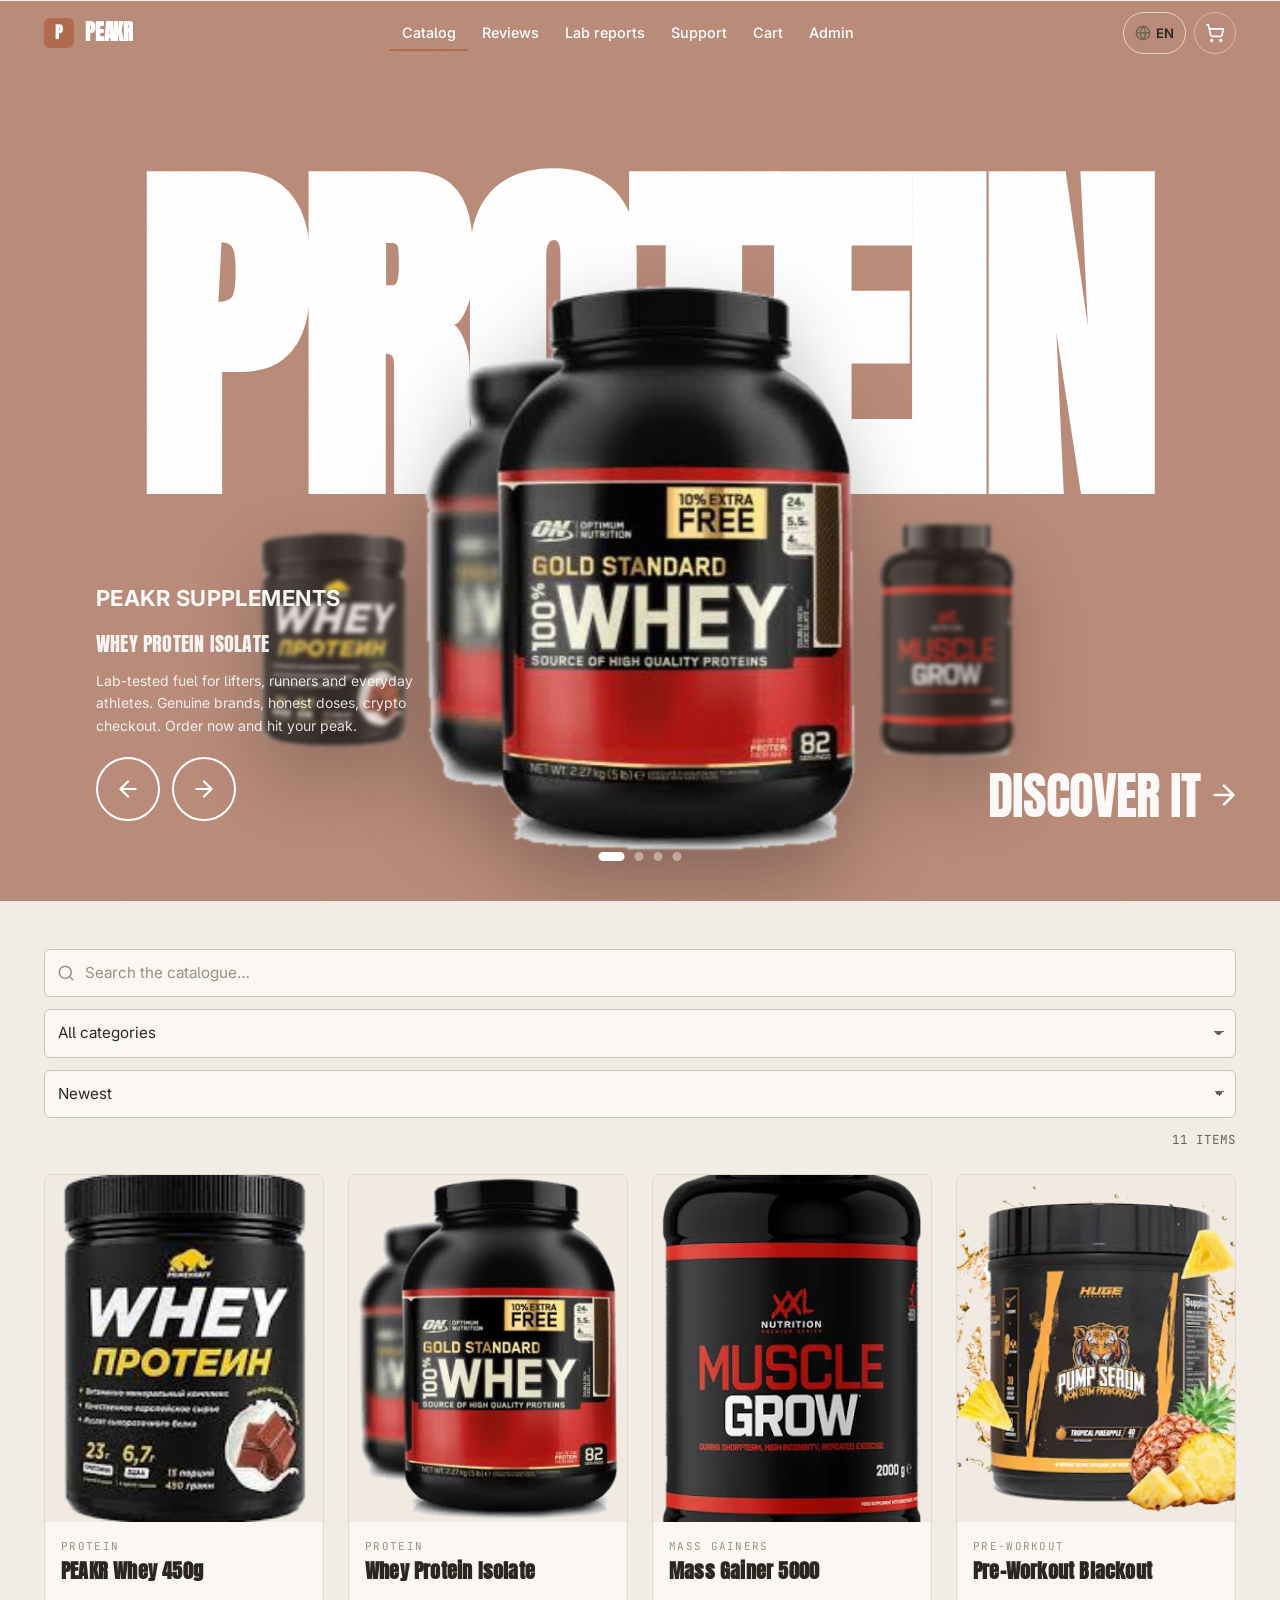
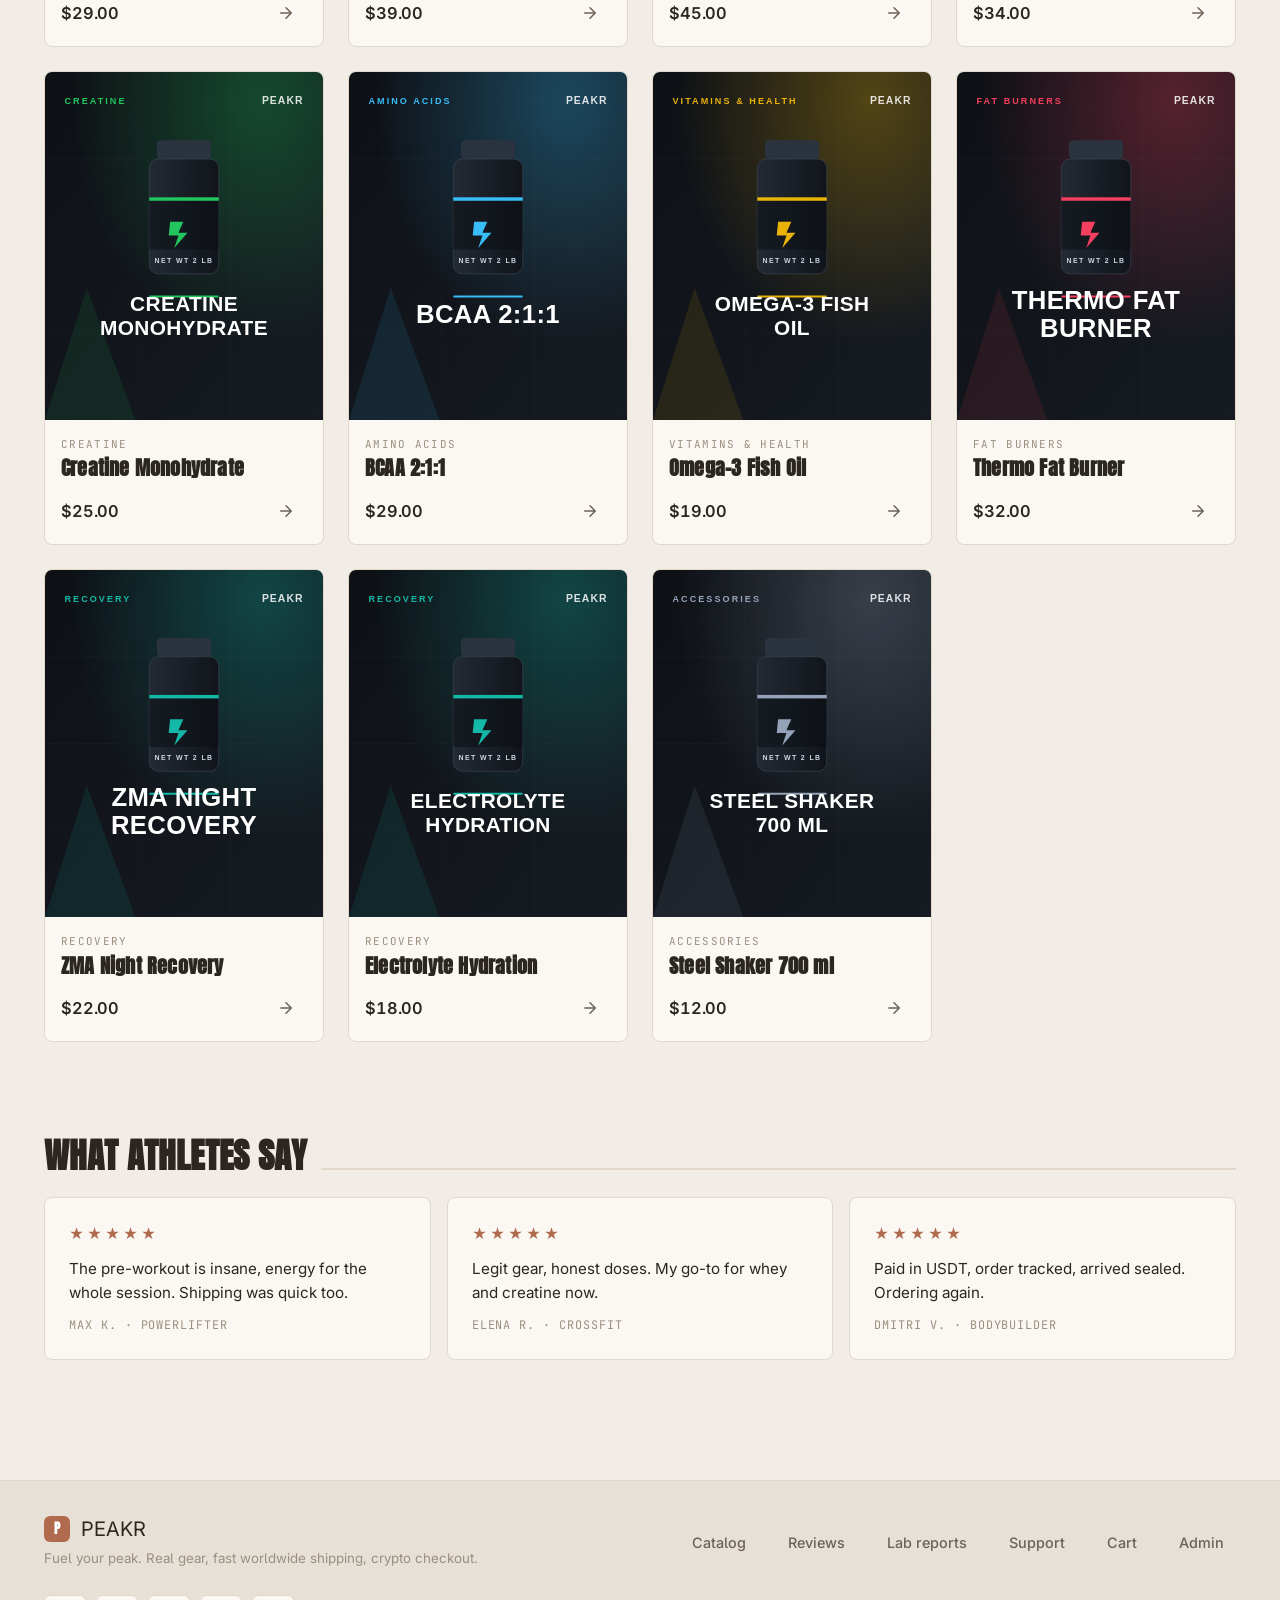
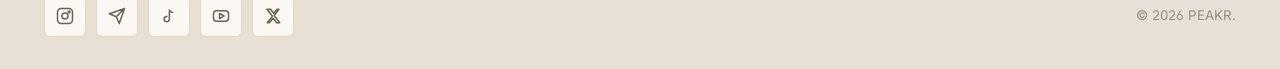
==== commit 792438a8: "Make the calm warm theme the single site-wide theme - Move the calm palette into base :root and drop" ====
--- a/index.html
+++ b/index.html
@@ -10,7 +10,7 @@
   <link href="https://fonts.googleapis.com/css2?family=Anton&family=Inter:wght@400;500;600;700&display=swap" rel="stylesheet">
   <link rel="stylesheet" href="assets/css/styles.css">
   <title>PEAKR</title>
-  <script>(function(){try{var s=localStorage.getItem('mkt_theme');var l=window.matchMedia('(prefers-color-scheme: light)').matches;document.documentElement.setAttribute('data-theme',s||'light');}catch(e){}})();</script>
+  <script>(function(){try{var s=localStorage.getItem('mkt_theme');var l=window.matchMedia('(prefers-color-scheme: light)').matches;document.documentElement.setAttribute('data-theme','light');}catch(e){}})();</script>
 </head>
 <body data-page-title="Sports nutrition store">
   <main class="container" id="app"></main>
--- a/assets/css/styles.css
+++ b/assets/css/styles.css
@@ -52,39 +52,40 @@
   --font-body: 'Inter', system-ui, -apple-system, 'Segoe UI', Roboto, sans-serif;
   --font-mono: 'JetBrains Mono', ui-monospace, 'SF Mono', Menlo, monospace;
 
-  --bg: #0e1116;
-  --bg-sunken: #090b0f;
-  --surface: #161b22;
-  --surface-2: #1e242d;
-  --surface-3: #272e39;
-  --border: #2a313c;
-  --border-strong: #3a434f;
-
-  --fg: #f8fafc;
-  --fg-muted: #aeb7c2;
-  --fg-subtle: #6b7480;
-
-  --accent: #a855f7;          /* electric violet */
-  --accent-ink: #c084fc;
-  --accent-weak: rgba(168, 85, 247, 0.16);
-  --accent-line: rgba(168, 85, 247, 0.42);
-  --accent-2: #d946ef;        /* magenta edge for gradients */
-
-  --primary: #a855f7;
-  --primary-fg: #0b0710;
-  --primary-hover: #b96bff;
-
-  --success: #22c55e;  --success-weak: rgba(34,197,94,.16);
-  --warning: #fbbf24;  --warning-weak: rgba(251,191,36,.16);
-  --danger:  #f87171;  --danger-weak: rgba(248,113,113,.16);
-  --info:    #60a5fa;
-
-  --ring: rgba(168, 85, 247, 0.60);
-  --shadow-xs: 0 1px 2px rgba(0,0,0,.5);
-  --shadow-sm: 0 2px 6px rgba(0,0,0,.55);
-  --shadow-md: 0 12px 30px -10px rgba(0,0,0,.65);
-  --shadow-lg: 0 30px 70px -20px rgba(0,0,0,.75);
-  --header-bg: rgba(14, 17, 22, 0.85);
+  /* Calm — warm paper, muted clay. Single theme across the whole site. */
+  --bg: #F1ECE5;
+  --bg-sunken: #E7E0D6;
+  --surface: #FBF8F3;
+  --surface-2: #F0EAE1;
+  --surface-3: #E6DED2;
+  --border: #E1D8CB;
+  --border-strong: #CEC4B5;
+
+  --fg: #2B2620;
+  --fg-muted: #6C6257;
+  --fg-subtle: #9A8F81;
+
+  --accent: #B06B4F;          /* muted clay */
+  --accent-ink: #935640;
+  --accent-weak: rgba(176, 107, 79, 0.10);
+  --accent-line: rgba(176, 107, 79, 0.26);
+  --accent-2: #C88B6F;
+
+  --primary: #B06B4F;
+  --primary-fg: #FFFFFF;
+  --primary-hover: #995A40;
+
+  --success: #4E8C63;  --success-weak: rgba(78,140,99,.14);
+  --warning: #B67A2E;  --warning-weak: rgba(182,122,46,.14);
+  --danger:  #C0564B;  --danger-weak: rgba(192,86,75,.12);
+  --info:    #4E7BA6;
+
+  --ring: rgba(176, 107, 79, 0.45);
+  --shadow-xs: 0 1px 2px rgba(60,45,35,.05);
+  --shadow-sm: 0 2px 6px rgba(60,45,35,.08);
+  --shadow-md: 0 12px 30px -12px rgba(60,45,35,.16);
+  --shadow-lg: 0 30px 60px -20px rgba(60,45,35,.22);
+  --header-bg: rgba(241, 236, 229, 0.82);
 
   /* geometry — sharper, sportier */
   --r-pill: 999px;
@@ -103,7 +104,7 @@
   --ease-snap: cubic-bezier(.2,.9,.25,1);        /* fast responsive settle */
   --dur: .16s;
   --dur-fast: .13s;
-  color-scheme: dark;
+  color-scheme: light;
 }
 
 /* Dark is the default (:root above). An explicit data-theme="dark" inherits it. */
@@ -756,3 +757,24 @@
 .pdp-hero .btn--primary:hover { background: rgba(255,255,255,.9); }
 .pdp-hero .qty { border-color: rgba(255,255,255,.45); }
 .pdp-hero .qty input, .pdp-hero .qty button { color: #fff; }
+
+/* ================= Reusable colour-block page header ================= */
+.page-hero {
+  position: relative; width: 100vw; left: 50%; margin-left: -50vw; margin-right: -50vw;
+  margin-top: 0; margin-bottom: var(--space-7);
+  background: #94908c; color: #fff; overflow: hidden;
+  padding-block: var(--space-7) var(--space-8);
+}
+.page-hero__inner { position: relative; z-index: 2; max-width: var(--maxw); margin-inline: auto; padding-inline: var(--space-5); }
+.page-hero__grain {
+  position: absolute; inset: 0; z-index: 1; pointer-events: none; opacity: .3;
+  background-image: url("data:image/svg+xml,%3Csvg xmlns='http://www.w3.org/2000/svg' width='200' height='200'%3E%3Cfilter id='n'%3E%3CfeTurbulence type='fractalNoise' baseFrequency='0.9' numOctaves='4' stitchTiles='stitch'/%3E%3C/filter%3E%3Crect width='100%25' height='100%25' filter='url(%23n)' opacity='0.08'/%3E%3C/svg%3E");
+  background-size: 200px 200px; background-repeat: repeat;
+}
+.page-hero__eyebrow {
+  display: inline-block; font-family: var(--font-mono); text-transform: uppercase;
+  letter-spacing: .2em; font-size: .72rem; font-weight: 600; color: rgba(255,255,255,.85);
+  margin-bottom: 14px;
+}
+.page-hero__title { color: #fff; font-size: clamp(44px, 8vw, 108px); line-height: .92; letter-spacing: -.01em; }
+.page-hero__sub { color: rgba(255,255,255,.9); font-size: 1.05rem; max-width: 54ch; margin-top: 16px; }
